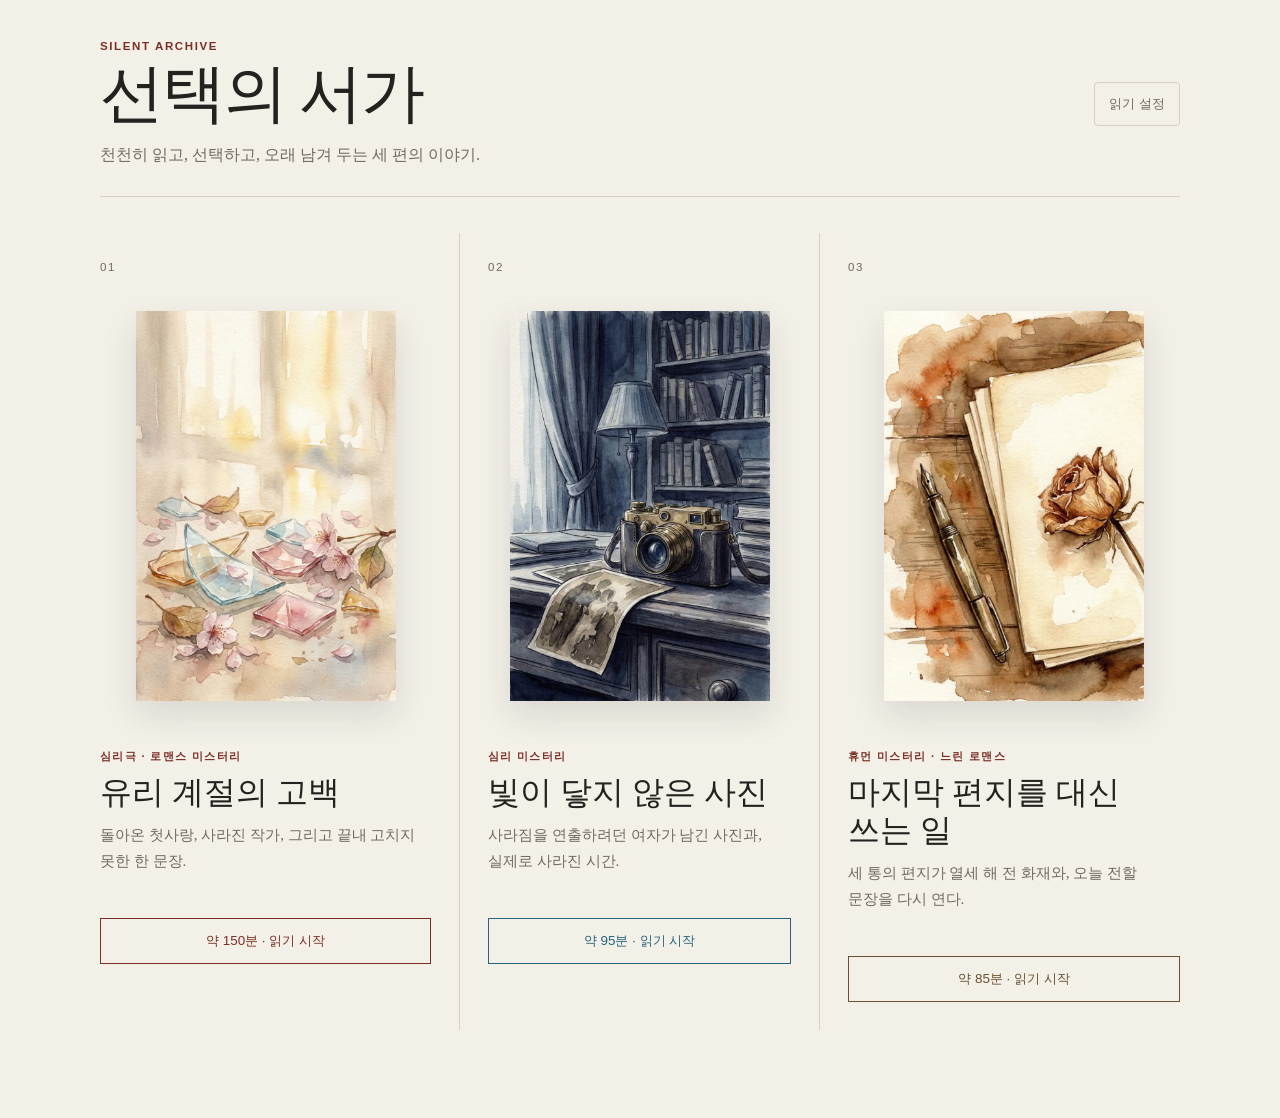
==== index.html @ 55ed098f "Fix cover display and ending archive" ====
<!doctype html>
<html lang="ko">
  <head>
    <meta charset="UTF-8" />
    <!-- 공개 주소는 유지하되 검색 결과에는 노출하지 않는다. robots.txt와 함께 관리한다. -->
    <meta name="robots" content="noindex, nofollow" />
    <meta name="viewport" content="width=device-width, initial-scale=1.0" />
    <meta name="description" content="선택에 따라 서로 다른 이야기를 읽는 텍스트 소설 책장" />
    <meta name="theme-color" content="#f3f0e8" />
    <meta name="mobile-web-app-capable" content="yes" />
    <meta name="apple-mobile-web-app-capable" content="yes" />
    <meta name="apple-mobile-web-app-status-bar-style" content="default" />
    <meta name="apple-mobile-web-app-title" content="선택의 서가" />
    <link rel="manifest" href="./manifest.webmanifest" />
    <link rel="apple-touch-icon" href="./icons/icon-180.png" />
    <link rel="stylesheet" href="./library.css" />
    <link rel="stylesheet" href="./reader-tools.css" />
    <link rel="stylesheet" href="./design-system.css" />
    <title>선택의 서가</title>
  </head>
  <body>
    <main class="library">
      <header class="library-header">
        <div>
          <p class="kicker">SILENT ARCHIVE</p>
          <h1>선택의 서가</h1>
          <p class="library-intro">천천히 읽고, 선택하고, 오래 남겨 두는 세 편의 이야기.</p>
        </div>
        <button id="installButton" class="install-button" type="button" hidden>설치</button>
      </header>

      <section class="shelf" aria-label="작품 목록">
        <!-- public-story:glass-season:start -->
        <a class="book glass-season" href="./stories/glass-season/index.html" data-book="glass-season">
          <p class="book-number">01</p>
          <img class="book-cover" src="./covers/glass-season-cover.webp" alt="" width="400" height="600" decoding="async" />
          <div class="book-copy">
            <p class="book-kicker">심리극 · 로맨스 미스터리</p>
            <h2>유리 계절의 고백</h2>
            <p class="book-summary">돌아온 첫사랑, 사라진 작가, 그리고 끝내 고치지 못한 한 문장.</p>
          </div>
          <span class="progress" data-story="glass-season">읽기 시작</span>
        </a>
        <!-- public-story:glass-season:end -->

        <!-- public-story:lightless-photos:start -->
        <a class="book lightless-photos" href="./stories/lightless-photos/index.html" data-book="lightless-photos">
          <p class="book-number">02</p>
          <img class="book-cover" src="./covers/lightless-photos-cover.webp" alt="" width="400" height="600" loading="lazy" decoding="async" />
          <div class="book-copy">
            <p class="book-kicker">심리 미스터리</p>
            <h2>빛이 닿지 않은 사진</h2>
            <p class="book-summary">사라짐을 연출하려던 여자가 남긴 사진과, 실제로 사라진 시간.</p>
          </div>
          <span class="progress" data-story="lightless-photos">읽기 시작</span>
        </a>
        <!-- public-story:lightless-photos:end -->

        <!-- public-story:last-letters:start -->
        <a class="book last-letters" href="./stories/last-letters/index.html" data-book="last-letters">
          <p class="book-number">03</p>
          <img class="book-cover" src="./covers/last-letters-cover.webp" alt="" width="400" height="600" loading="lazy" decoding="async" />
          <div class="book-copy">
            <p class="book-kicker">휴먼 미스터리 · 느린 로맨스</p>
            <h2>마지막 편지를 대신 쓰는 일</h2>
            <p class="book-summary">세 통의 편지가 열세 해 전 화재와, 오늘 전할 문장을 다시 연다.</p>
          </div>
          <span class="progress" data-story="last-letters">읽기 시작</span>
        </a>
        <!-- public-story:last-letters:end -->
      </section>

      <section id="endingArchive" class="ending-archive" aria-labelledby="endingArchiveTitle" hidden>
        <div class="ending-archive-heading">
          <p class="kicker">ENDING ARCHIVE</p>
          <h2 id="endingArchiveTitle">내가 닿은 결말</h2>
          <p>한 번 도달한 결말은 처음부터 다시 읽어도 이곳에 남습니다.</p>
        </div>
        <div id="endingArchiveList" class="ending-archive-list"></div>
      </section>
    </main>

    <dialog id="storyDialog" class="story-dialog" aria-labelledby="storyDialogTitle">
      <form method="dialog" class="story-dialog-sheet">
        <button class="story-dialog-close" value="close" aria-label="작품 소개 닫기">닫기</button>
        <img id="storyDialogCover" class="story-dialog-cover" src="" alt="" width="400" height="600" />
        <div class="story-dialog-copy">
          <p id="storyDialogGenre" class="book-kicker"></p>
          <h2 id="storyDialogTitle"></h2>
          <p id="storyDialogSummary" class="story-dialog-summary"></p>
          <div class="story-dialog-progress" aria-label="독서 상태">
            <span>현재 기록</span><strong id="storyDialogProgress"></strong>
          </div>
          <a id="storyDialogContinue" class="story-primary-action" href="">읽기 시작</a>
          <button id="storyDialogRestart" class="story-secondary-action" type="button">처음부터 읽기</button>
        </div>
      </form>
    </dialog>

    <dialog id="installDialog" class="install-dialog" aria-labelledby="installDialogTitle">
      <div>
        <p class="kicker">HOME SCREEN</p>
        <h2 id="installDialogTitle">선택의 서가</h2>
        <p>Safari에서는 공유 메뉴에서 '홈 화면에 추가'를 선택하면 독립된 앱처럼 읽을 수 있습니다.</p>
      </div>
      <button id="closeInstallDialog" type="button">닫기</button>
    </dialog>

    <script src="./catalog.js"></script>
    <script src="./reader-tools.js"></script>
    <script src="./library.js"></script>
  </body>
</html>
---- library.css ----
:root {
  color-scheme: light;
  --paper: #f3f0e8;
  --ink: #24211e;
  --muted: #716a61;
  --line: #d5cfc4;
  --focus: #28647c;
}

* { box-sizing: border-box; }

body {
  min-height: 100vh;
  margin: 0;
  color: var(--ink);
  background: var(--paper);
  font-family: Georgia, "Times New Roman", "Noto Serif KR", serif;
}

button { color: inherit; font: inherit; }
button:focus-visible, a:focus-visible { outline: 2px solid var(--focus); outline-offset: 4px; }

.library { width: min(880px, calc(100% - 32px)); margin: 0 auto; padding: 52px 0 64px; }
.library-header { display: flex; align-items: flex-start; justify-content: space-between; gap: 24px; padding-bottom: 30px; border-bottom: 1px solid var(--line); }
.kicker, .book-kicker, .book-number, .progress { font-family: Arial, "Noto Sans KR", sans-serif; }
.kicker { margin: 0 0 8px; color: #7a2f25; font-size: .72rem; font-weight: 700; letter-spacing: .14em; }
h1, h2, p { margin-top: 0; }
h1, h2 { font-weight: 400; }
h1 { margin-bottom: 0; font-size: clamp(2.4rem, 7vw, 4.25rem); line-height: 1.05; word-break: keep-all; }
h2 { margin-bottom: 12px; font-size: clamp(1.55rem, 4vw, 2.35rem); line-height: 1.18; word-break: keep-all; }
.install-button, .install-dialog button { padding: 9px 13px; border: 1px solid var(--line); border-radius: 0; background: transparent; cursor: pointer; }
.install-button:hover, .install-dialog button:hover { border-color: #7a2f25; color: #7a2f25; }

.shelf { display: grid; gap: 0; margin-top: 28px; border-top: 1px solid var(--line); }
.book { display: grid; grid-template-columns: 42px 104px minmax(0, 1fr) auto; gap: 22px; align-items: center; padding: 24px 8px; border-bottom: 1px solid var(--line); color: inherit; text-decoration: none; }
.book:hover { background: rgba(255, 255, 255, .35); }
.book-number { grid-column: 1; grid-row: 1; align-self: start; margin: 3px 0 0; color: var(--muted); font-size: .78rem; }
.book-cover { grid-column: 2; grid-row: 1; display: block; width: 104px; height: auto; aspect-ratio: 2 / 3; border: 1px solid var(--line); object-fit: contain; object-position: center; box-shadow: 0 8px 20px rgba(36, 33, 30, .1); }
.book-copy { grid-column: 3; grid-row: 1; min-width: 0; }
.book-kicker { margin-bottom: 8px; color: var(--muted); font-size: .76rem; letter-spacing: .07em; }
.book-summary { max-width: 540px; margin-bottom: 0; color: var(--muted); font-size: 1rem; line-height: 1.7; word-break: keep-all; }
.progress { grid-column: 4; grid-row: 1; align-self: end; padding-bottom: 3px; border-bottom: 1px solid currentColor; font-size: .84rem; white-space: nowrap; }
.glass-season .progress { color: #7a2f25; }
.lightless-photos .progress { color: #28647c; }
.last-letters .progress { color: #6b4f2e; }

.ending-archive { margin-top: 64px; padding-top: 32px; border-top: 1px solid var(--line); }
.ending-archive[hidden] { display: none; }
.ending-archive-heading > p:last-child { color: var(--muted); line-height: 1.7; }
.ending-archive-list { display: grid; grid-template-columns: repeat(3, minmax(0, 1fr)); gap: 20px; margin-top: 26px; }
.ending-record { padding: 22px; border: 1px solid var(--line); background: rgba(255,255,255,.26); }
.ending-record h3 { margin-bottom: 5px; font-size: 1.2rem; }
.ending-record p, .ending-record li { color: var(--muted); font-family: Arial, "Noto Sans KR", sans-serif; font-size: .8rem; }
.ending-record ul { display: grid; gap: 8px; margin: 18px 0 0; padding: 0; list-style: none; }
.ending-record li { padding-left: 18px; position: relative; }
.ending-record li::before { content: "○"; position: absolute; left: 0; }
.ending-record li.is-reached { color: var(--ink); }
.ending-record li.is-reached::before { content: "●"; color: #7a2f25; }

.install-dialog { width: min(400px, calc(100% - 32px)); padding: 24px; border: 1px solid var(--line); background: var(--paper); color: var(--ink); box-shadow: 0 18px 56px rgba(36, 33, 30, .18); }
.install-dialog::backdrop { background: rgba(36, 33, 30, .42); }
.install-dialog p:not(.kicker) { color: var(--muted); line-height: 1.75; }

@media (max-width: 560px) {
  .library { width: min(100% - 24px, 880px); padding-top: 30px; }
  .book { grid-template-columns: 26px 72px minmax(0, 1fr); gap: 12px; padding: 20px 2px; }
  .book-cover { grid-column: 2; grid-row: 1 / span 2; width: 72px; }
  .book-copy { grid-column: 3; grid-row: 1; }
  .progress { grid-column: 3; grid-row: 2; justify-self: start; margin-top: 4px; }
  .book-summary { font-size: .96rem; }
  .ending-archive-list { grid-template-columns: 1fr; }
}
---- reader-tools.css ----
.reader-settings-button,
.reader-settings-dialog button,
.reader-settings-dialog select {
  min-height: 44px;
  border: 1px solid var(--line);
  border-radius: 0;
  color: inherit;
  background: transparent;
  font: 0.84rem Arial, "Noto Sans KR", sans-serif;
}

.reader-settings-button {
  padding: 9px 12px;
  cursor: pointer;
  white-space: nowrap;
}

.reader-settings-button:hover,
.reader-settings-dialog button:hover {
  border-color: var(--accent, #7a2f25);
  color: var(--accent, #7a2f25);
}

.reader-settings-dialog {
  width: min(460px, calc(100% - 32px));
  padding: 24px;
  border: 1px solid var(--line);
  color: var(--ink);
  background: var(--paper);
  box-shadow: 0 18px 56px rgba(32, 29, 25, 0.24);
}

.reader-settings-dialog::backdrop { background: rgba(20, 18, 16, 0.55); }
.reader-settings-dialog form { display: grid; gap: 18px; }
.reader-settings-heading { display: flex; align-items: flex-start; justify-content: space-between; gap: 20px; }
.reader-settings-heading h2 { margin: 0; font-size: 1.65rem; }
.reader-settings-kicker { margin: 0 0 6px; color: var(--accent, #7a2f25); font: 700 0.7rem Arial, sans-serif; letter-spacing: .14em; }
.reader-settings-close { padding: 8px 12px; cursor: pointer; }
.reader-settings-dialog label { display: grid; grid-template-columns: 1fr minmax(130px, 44%); align-items: center; gap: 16px; font: 0.9rem Arial, "Noto Sans KR", sans-serif; }
.reader-settings-dialog select { width: 100%; padding: 8px 10px; }
.reader-data-actions { display: grid; grid-template-columns: 1fr 1fr; gap: 8px; padding-top: 4px; }
.reader-data-actions button { padding: 8px 10px; cursor: pointer; }
.reader-settings-help,
.reader-settings-status { margin: 0; color: var(--muted); font: 0.82rem/1.65 Arial, "Noto Sans KR", sans-serif; }
.reader-settings-status { min-height: 1.4em; color: var(--accent, #7a2f25); }

.reader-title-lockup { display: grid; grid-template-columns: 72px minmax(0, 1fr); gap: 16px; align-items: start; min-width: 0; }
.reader-cover { display: block; width: 72px; aspect-ratio: 2 / 3; border: 1px solid var(--line); object-fit: cover; box-shadow: 0 7px 18px rgba(32, 29, 25, .12); }
.reader-title-lockup h1 { max-width: none; }

html[data-reader-font="small"] .prose { font-size: 1rem; }
html[data-reader-font="large"] .prose { font-size: clamp(1.18rem, 3.2vw, 1.38rem); }
html[data-reader-leading="compact"] .prose { line-height: 1.72; }
html[data-reader-leading="roomy"] .prose { line-height: 2.3; }
.ending-context { padding: 12px 14px; border-left: 2px solid var(--accent); color: var(--muted); font-family: Arial, "Noto Sans KR", sans-serif; font-size: .88rem; line-height: 1.7; }

html[data-reader-theme="dark"] {
  color-scheme: dark;
  --paper: #1f1d1a;
  --ink: #eee9df;
  --muted: #b9b1a5;
  --line: #514b43;
  --accent-soft: #3a2c28;
}
html[data-reader-theme="dark"] .choice { background: rgba(255, 255, 255, .04); }
html[data-reader-theme="dark"] .prose .conditional-text { color: var(--muted); }

@media (prefers-color-scheme: dark) {
  html[data-reader-theme="system"] {
    color-scheme: dark;
    --paper: #1f1d1a;
    --ink: #eee9df;
    --muted: #b9b1a5;
    --line: #514b43;
    --accent-soft: #3a2c28;
  }
  html[data-reader-theme="system"] .choice { background: rgba(255, 255, 255, .04); }
  html[data-reader-theme="system"] .prose .conditional-text { color: var(--muted); }
}

.library-link,
.icon-button { min-width: 44px; width: 44px; height: 44px; }
.library-link:focus-visible,
.reader-settings-button:focus-visible,
.reader-settings-dialog button:focus-visible,
.reader-settings-dialog select:focus-visible {
  outline: 2px solid var(--focus);
  outline-offset: 3px;
}

@media (max-width: 560px) {
  .reader .header-actions { align-self: stretch; flex-wrap: wrap; margin-top: 0; }
  .reader-title-lockup { grid-template-columns: 64px minmax(0, 1fr); gap: 13px; }
  .reader-cover { width: 64px; }
  .reader-data-actions { grid-template-columns: 1fr; }
  .reader-settings-dialog label { grid-template-columns: 1fr; gap: 7px; }
}
---- design-system.css ----
:root {
  --surface: #f3f0e8;
  --surface-raised: #faf8f2;
  --surface-quiet: #ebe8e0;
  --ink: #24211e;
  --muted: #716a61;
  --line: #d5cfc4;
  --accent: #7a2f25;
  --accent-soft: #efe1d7;
  --focus: #28647c;
  --utility-font: Arial, "Noto Sans KR", sans-serif;
  --reading-font: Georgia, "Times New Roman", "Noto Serif KR", serif;
  color-scheme: light;
}

html { background: var(--surface); }
body { color: var(--ink); background: var(--surface); font-family: var(--reading-font); }
button, select, input { font-family: var(--utility-font); }
button, a { -webkit-tap-highlight-color: transparent; }
button:focus-visible, a:focus-visible, select:focus-visible {
  outline: 2px solid var(--focus);
  outline-offset: 3px;
}

/* Library */
.library {
  width: min(1080px, calc(100% - 40px));
  padding: 40px 0 88px;
}
.library-header {
  align-items: center;
  padding: 0 0 28px;
  border-color: var(--line);
}
.library-header h1 {
  font-size: clamp(2.25rem, 6vw, 4rem);
  letter-spacing: -.035em;
}
.library-intro {
  max-width: 530px;
  margin: 14px 0 0;
  color: var(--muted);
  font-size: 1rem;
  line-height: 1.7;
}
.install-button,
.reader-settings-button {
  min-height: 44px;
  padding: 0 14px;
  border: 1px solid var(--line);
  border-radius: 4px;
  color: var(--muted);
  background: transparent;
  cursor: pointer;
}
.shelf {
  grid-template-columns: repeat(3, minmax(0, 1fr));
  gap: 0;
  margin-top: 36px;
  border: 0;
}
.book {
  display: flex;
  flex-direction: column;
  align-items: stretch;
  min-width: 0;
  padding: 28px;
  border: 0;
  border-right: 1px solid var(--line);
}
.book:first-child { padding-left: 0; }
.book:last-child { padding-right: 0; border-right: 0; }
.book:hover { background: transparent; }
.book-number { order: 0; margin: 0 0 16px; font-size: .72rem; letter-spacing: .14em; }
.book-cover {
  order: 1;
  height: auto;
  width: min(100%, 260px);
  margin: 0 auto 26px;
  border: 0;
  object-fit: contain;
  object-position: center;
  box-shadow: 0 14px 32px rgba(36, 33, 30, .12);
  transition: transform 180ms ease, box-shadow 180ms ease;
}
.book:hover .book-cover { transform: translateY(-3px); box-shadow: 0 18px 38px rgba(36, 33, 30, .16); }
.book-copy { order: 2; }
.book-kicker { margin: 0 0 10px; color: var(--accent); font-size: .7rem; font-weight: 700; letter-spacing: .12em; }
.book h2 { margin-bottom: 10px; font-size: clamp(1.45rem, 2.6vw, 2rem); }
.book-summary { min-height: 3.4em; font-size: .95rem; line-height: 1.7; }
.progress {
  order: 3;
  align-self: stretch;
  margin-top: 22px;
  padding: 13px 14px;
  border: 1px solid currentColor;
  text-align: center;
}

/* Story introduction */
.story-dialog {
  width: min(720px, calc(100% - 32px));
  max-height: min(900px, calc(100dvh - 32px));
  padding: 0;
  border: 1px solid var(--line);
  border-radius: 8px;
  color: var(--ink);
  background: var(--surface);
  box-shadow: 0 24px 64px rgba(36, 33, 30, .24);
}
.story-dialog::backdrop { background: rgba(31, 29, 26, .62); }
.story-dialog-sheet {
  position: relative;
  display: grid;
  grid-template-columns: minmax(200px, 42%) minmax(0, 1fr);
  gap: 36px;
  padding: 44px;
}
.story-dialog-close {
  position: absolute;
  top: 12px;
  right: 12px;
  min-width: 44px;
  min-height: 44px;
  border: 0;
  color: var(--muted);
  background: transparent;
  cursor: pointer;
}
.story-dialog-cover {
  display: block;
  width: 100%;
  height: auto;
  aspect-ratio: 2 / 3;
  align-self: center;
  object-fit: contain;
  object-position: center;
  box-shadow: 0 14px 32px rgba(36, 33, 30, .14);
}
.story-dialog-copy { align-self: center; }
.story-dialog-copy h2 { margin-bottom: 16px; font-size: clamp(2rem, 4vw, 3rem); line-height: 1.25; }
.story-dialog-summary { margin-bottom: 28px; color: var(--muted); font-size: 1.05rem; line-height: 1.9; word-break: keep-all; }
.story-dialog-progress {
  display: flex;
  justify-content: space-between;
  gap: 20px;
  margin-bottom: 20px;
  padding: 16px 0;
  border-top: 1px solid var(--line);
  border-bottom: 1px solid var(--line);
  font: .85rem/1.5 var(--utility-font);
}
.story-dialog-progress span { color: var(--muted); }
.story-primary-action,
.story-secondary-action {
  display: flex;
  width: 100%;
  min-height: 48px;
  align-items: center;
  justify-content: center;
  border: 1px solid var(--accent);
  border-radius: 4px;
  font: 700 .88rem var(--utility-font);
  text-decoration: none;
}
.story-primary-action { color: #fff; background: var(--accent); }
.story-secondary-action { margin-top: 10px; color: var(--ink); background: transparent; cursor: pointer; }

/* Reader shell */
.reader {
  width: min(640px, calc(100% - 40px));
  padding: 0 0 88px;
}
.reader-header {
  position: sticky;
  top: 0;
  z-index: 20;
  display: grid;
  grid-template-columns: 70px minmax(0, 1fr) auto;
  gap: 12px;
  align-items: center;
  min-height: 72px;
  padding: 10px 0;
  border-bottom: 1px solid var(--line);
  background: color-mix(in srgb, var(--paper) 94%, transparent);
  backdrop-filter: blur(10px);
}
.reader-title-lockup {
  display: block;
  min-width: 0;
  text-align: center;
}
.reader-cover, .reader-title-lockup .kicker { display: none; }
.reader-title-lockup h1 {
  overflow: hidden;
  margin: 0;
  font-size: clamp(1.2rem, 4vw, 1.55rem);
  line-height: 1.35;
  text-overflow: ellipsis;
  white-space: nowrap;
}
.library-link {
  display: flex;
  width: auto;
  min-width: 44px;
  height: 44px;
  align-items: center;
  justify-content: flex-start;
  border: 0;
  color: var(--muted);
  font: 700 .78rem var(--utility-font);
  text-decoration: none;
}
.header-actions { gap: 6px; align-items: center; }
.reader-header .header-actions > button {
  min-width: 0;
  min-height: 44px;
  padding: 0 10px;
  border: 0;
  color: var(--muted);
  background: transparent;
  font: 700 .75rem var(--utility-font);
}
.chapter-meta {
  margin: 34px 0 18px;
  padding-bottom: 12px;
  border-bottom: 1px solid var(--line);
  color: var(--muted);
  font-size: .75rem;
  letter-spacing: .04em;
}
.tabs {
  position: sticky;
  top: 72px;
  z-index: 15;
  margin: 0 0 40px;
  border: 0;
  border-bottom: 1px solid var(--line);
  background: var(--paper);
}
.tab {
  min-height: 48px;
  padding: 0 8px;
  border: 0;
  border-bottom: 2px solid transparent;
  background: transparent;
}
.tab:hover, .tab.is-active, .tab:focus-visible {
  border-bottom-color: var(--accent);
  color: var(--accent);
  background: transparent;
}
.page { min-height: 48vh; }
.page h2 { font-size: clamp(1.7rem, 6vw, 2.5rem); line-height: 1.35; }
.prose {
  margin-top: 30px;
  font-size: clamp(1.08rem, 2.9vw, 1.2rem);
  line-height: 2;
  letter-spacing: -.005em;
}
.prose p { margin-bottom: 1.5em; }
.choices {
  gap: 12px;
  margin-top: 48px;
  padding-top: 28px;
  border-top: 1px solid var(--line);
}
.choices::before {
  content: "다음 문장을 선택하세요";
  margin-bottom: 2px;
  color: var(--muted);
  font: 700 .7rem var(--utility-font);
  letter-spacing: .08em;
  text-align: center;
}
.choice {
  min-height: 58px;
  padding: 16px 18px;
  border: 1px solid var(--line);
  border-radius: 6px;
  color: var(--ink);
  background: var(--surface-raised);
  transition: border-color 150ms ease, background 150ms ease, transform 150ms ease;
}
.choice:hover, .choice:focus-visible { border-color: var(--accent); background: var(--accent-soft); }
.choice:active { transform: scale(.99); }
.ending-label {
  display: block;
  margin: 10px 0 28px;
  color: var(--accent);
  font-size: .8rem;
  letter-spacing: .16em;
  text-align: center;
}
.ending-art {
  display: block;
  width: 100%;
  max-width: 512px;
  height: auto;
  margin: 4px auto 46px;
  border: 1px solid var(--line);
  object-fit: cover;
  mix-blend-mode: multiply;
}
.ending-context {
  margin-bottom: 28px;
  padding: 18px;
  border: 1px solid var(--line);
  border-left: 3px solid var(--accent);
  background: var(--surface-raised);
}

/* Relationships and memory */
.panel { min-height: 58vh; }
.panel-heading { padding-bottom: 24px; }
.panel-heading h2 { font-size: clamp(1.8rem, 5vw, 2.35rem); }
.panel-heading p { color: var(--muted); }
.relationship-list, .memory-list { gap: 0; }
.relationship-card, .memory-section {
  padding: 24px 0;
  border-bottom: 1px solid var(--line);
}
.relationship-card-heading h3 { font-size: 1.5rem; }
.relationship-card-heading { display: flex; align-items: center; gap: 18px; }
.relationship-portrait {
  width: 72px;
  height: 72px;
  flex: 0 0 72px;
  border: 1px solid var(--line);
  border-radius: 50%;
  object-fit: cover;
  background: var(--surface-raised);
  box-shadow: 0 7px 20px rgba(32, 29, 25, .1);
}
.empty-state {
  display: grid;
  min-height: 44vh;
  place-items: center;
  padding: 40px;
  color: var(--muted);
  font-family: var(--reading-font);
  font-size: 1.25rem;
  line-height: 1.8;
  text-align: center;
}

/* Settings bottom sheet */
.reader-settings-dialog {
  width: min(640px, 100%);
  max-width: none;
  margin: auto auto 0;
  padding: 28px clamp(20px, 5vw, 36px) calc(28px + env(safe-area-inset-bottom));
  border: 1px solid var(--line);
  border-bottom: 0;
  border-radius: 24px 24px 0 0;
  color: var(--ink);
  background: var(--surface-raised);
  box-shadow: 0 -18px 56px rgba(32, 29, 25, .22);
}
.reader-settings-dialog::backdrop { background: rgba(31, 29, 26, .55); backdrop-filter: blur(3px); }
.reader-settings-dialog form { gap: 22px; }
.reader-settings-heading { align-items: center; }
.reader-settings-heading h2 { font-family: var(--reading-font); font-size: 2rem; font-weight: 400; }
.reader-settings-close { border: 0 !important; }
.reader-settings-dialog label { grid-template-columns: 118px minmax(0, 1fr); font-weight: 700; }
.reader-settings-dialog select { border-radius: 4px; background: var(--surface); }
.reader-data-actions { padding-top: 18px; border-top: 1px solid var(--line); }
.reader-data-actions button { min-height: 48px; border-radius: 4px; background: var(--surface); }
.reader-settings-status:not(:empty) { padding: 12px; border: 1px solid var(--line); background: var(--surface); }

html[data-reader-theme="dark"] {
  --surface: #1f1d1a;
  --surface-raised: #292621;
  --surface-quiet: #31302b;
}
html[data-reader-theme="dark"] .reader-header,
html[data-reader-theme="dark"] .tabs { background: #1f1d1a; }
html[data-reader-theme="dark"] .choice,
html[data-reader-theme="dark"] .ending-context { background: #292621; }
html[data-reader-theme="dark"] .ending-art { opacity: .82; mix-blend-mode: normal; }

@media (prefers-reduced-motion: reduce) {
  *, *::before, *::after { scroll-behavior: auto !important; transition-duration: .01ms !important; }
}

@media (max-width: 760px) {
  .library { width: min(100% - 36px, 520px); padding-top: 28px; }
  .library-header { align-items: flex-start; }
  .library-header h1 { font-size: 2.15rem; }
  .library-intro { font-size: .92rem; }
  .shelf { display: block; margin-top: 12px; }
  .book, .book:first-child, .book:last-child {
    display: grid;
    grid-template-columns: minmax(108px, 38%) minmax(0, 1fr);
    gap: 20px;
    padding: 36px 0;
    border-right: 0;
    border-bottom: 1px solid var(--line);
  }
  .book-number { display: none; }
  .book-cover { grid-column: 1; grid-row: 1 / span 2; width: 100%; margin: 0; }
  .book-copy { grid-column: 2; grid-row: 1; align-self: center; }
  .book h2 { font-size: 1.45rem; }
  .book-summary { min-height: 0; font-size: .9rem; }
  .progress { grid-column: 2; grid-row: 2; align-self: end; margin: 0; padding: 11px; }
  .story-dialog { width: 100%; max-height: 100dvh; margin: auto auto 0; border-radius: 22px 22px 0 0; }
  .story-dialog-sheet { display: block; padding: 50px 24px 28px; }
  .story-dialog-cover { width: min(54vw, 220px); margin: 0 auto 28px; }
  .story-dialog-copy { text-align: center; }
  .story-dialog-summary { font-size: 1rem; }
  .reader { width: min(100% - 36px, 640px); }
  .reader-header { grid-template-columns: 48px minmax(0, 1fr) auto; }
  .reader-header .header-actions > button { padding: 0 7px; font-size: .7rem; }
  .reader-settings-button { font-size: .7rem; }
  .chapter-meta { margin-top: 26px; }
  .tabs { margin-bottom: 32px; }
  .reader-settings-dialog label { grid-template-columns: 1fr; }
}

@media (max-width: 430px) {
  .library { width: calc(100% - 32px); }
  .library-header { padding-bottom: 22px; }
  .library-intro { display: none; }
  .book, .book:first-child, .book:last-child { grid-template-columns: 112px minmax(0, 1fr); gap: 16px; }
  .book-kicker { font-size: .62rem; }
  .book h2 { font-size: 1.3rem; }
  .book-summary { display: -webkit-box; overflow: hidden; -webkit-box-orient: vertical; -webkit-line-clamp: 3; }
  .reader { width: calc(100% - 28px); }
  .reader-header { grid-template-columns: 38px minmax(0, 1fr) auto; gap: 4px; }
  .reader-title-lockup h1 { font-size: 1.08rem; }
  .header-actions { gap: 0; }
  .reader-header .header-actions > button { min-height: 40px; padding: 0 5px; }
  .reader-settings-button { min-height: 40px; padding: 0 5px; }
  .page h2 { font-size: 1.75rem; }
  .prose { font-size: 1.08rem; line-height: 2; }
}
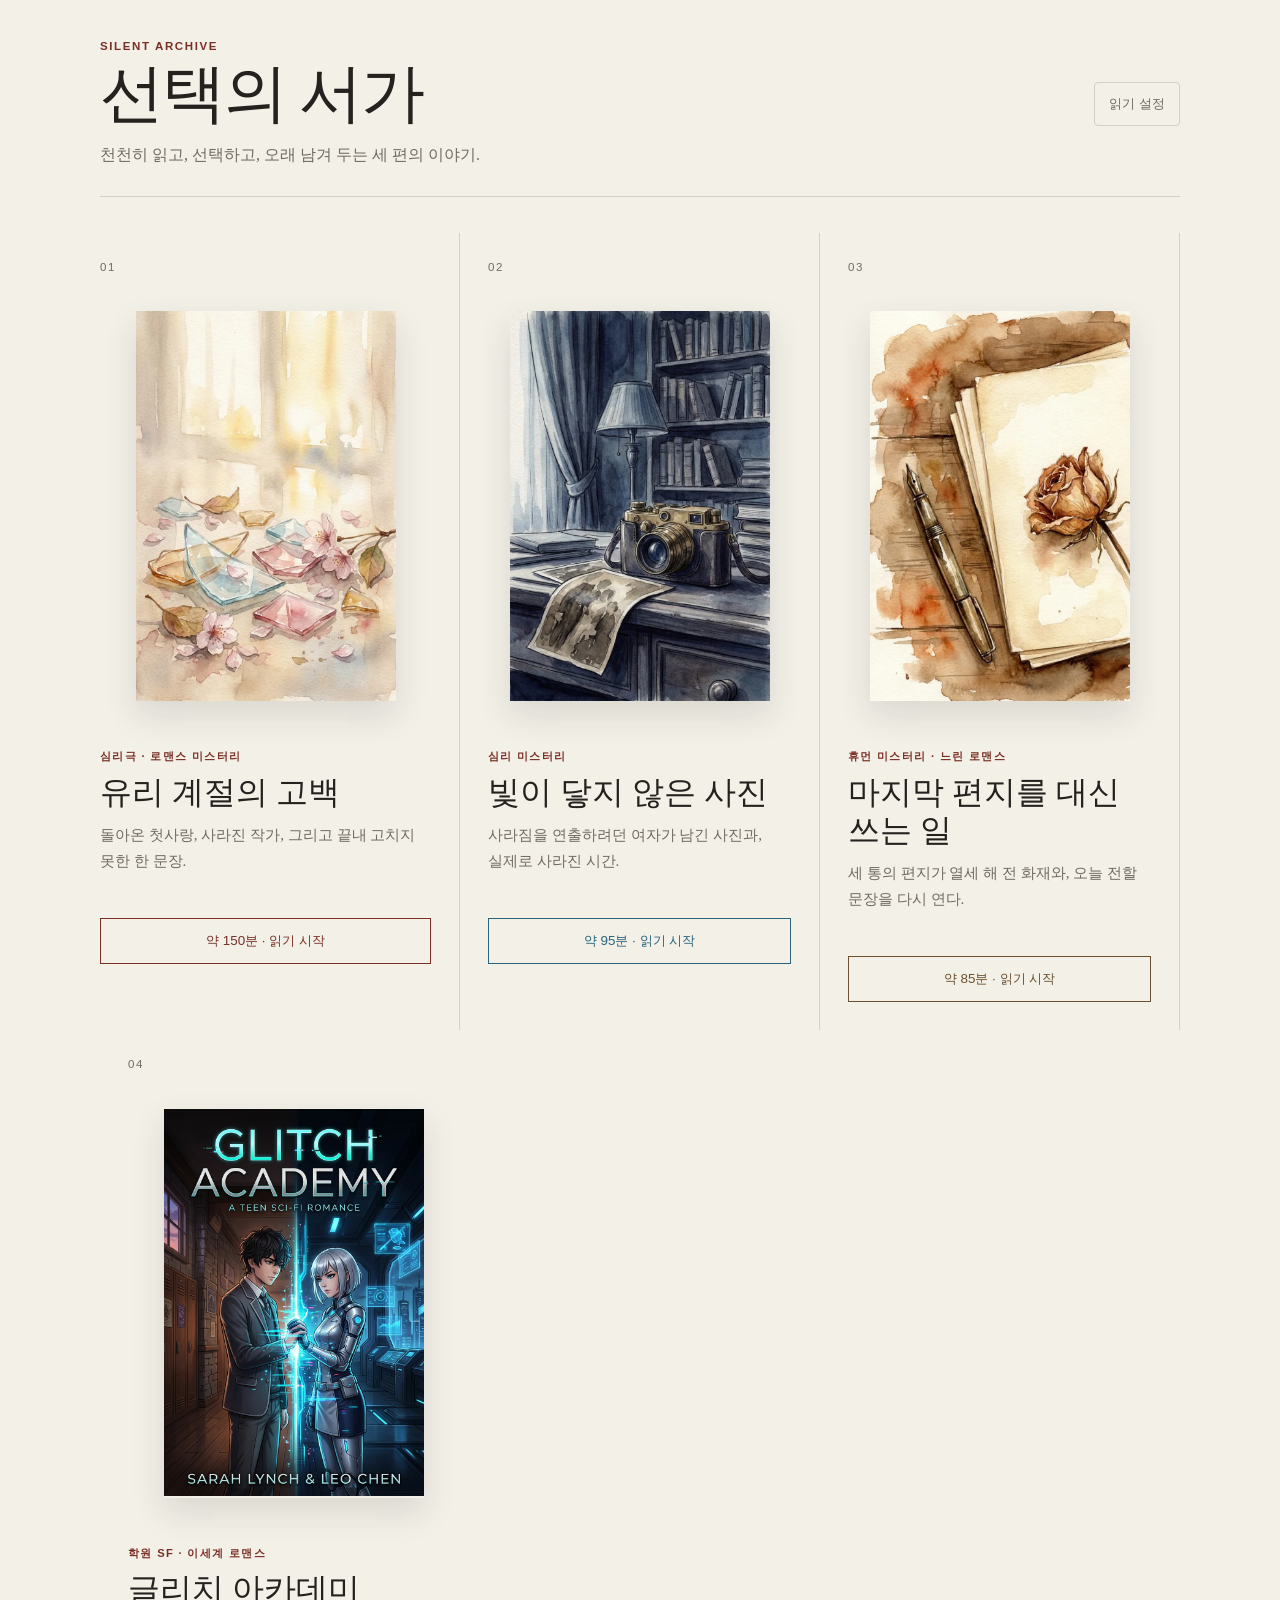
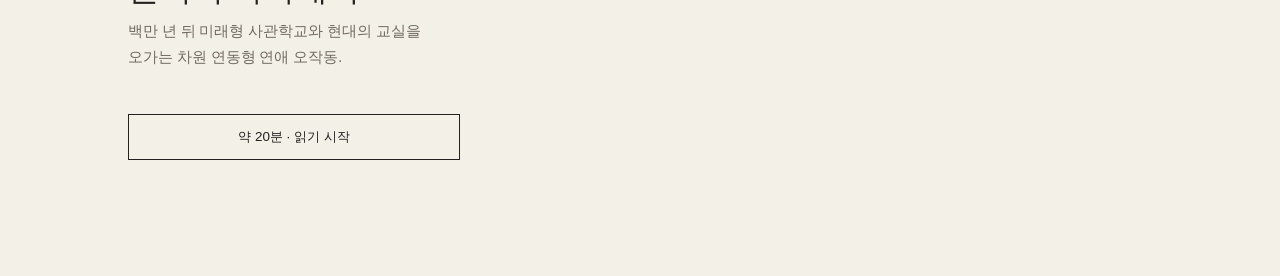
==== commit 0da446a5: "feat: Add cover, ending art, and main index.html/library.js integration for Glitch Academy" ====
--- a/index.html
+++ b/index.html
@@ -68,6 +68,19 @@
           <span class="progress" data-story="last-letters">읽기 시작</span>
         </a>
         <!-- public-story:last-letters:end -->
+
+        <!-- public-story:glitch-academy:start -->
+        <a class="book glitch-academy" href="./stories/glitch-academy/index.html" data-book="glitch-academy">
+          <p class="book-number">04</p>
+          <img class="book-cover" src="./covers/glitch-academy-cover.webp" alt="" width="400" height="600" loading="lazy" decoding="async" />
+          <div class="book-copy">
+            <p class="book-kicker">학원 SF · 이세계 로맨스</p>
+            <h2>글리치 아카데미</h2>
+            <p class="book-summary">백만 년 뒤 미래형 사관학교와 현대의 교실을 오가는 차원 연동형 연애 오작동.</p>
+          </div>
+          <span class="progress" data-story="glitch-academy">읽기 시작</span>
+        </a>
+        <!-- public-story:glitch-academy:end -->
       </section>
 
       <section id="endingArchive" class="ending-archive" aria-labelledby="endingArchiveTitle" hidden>
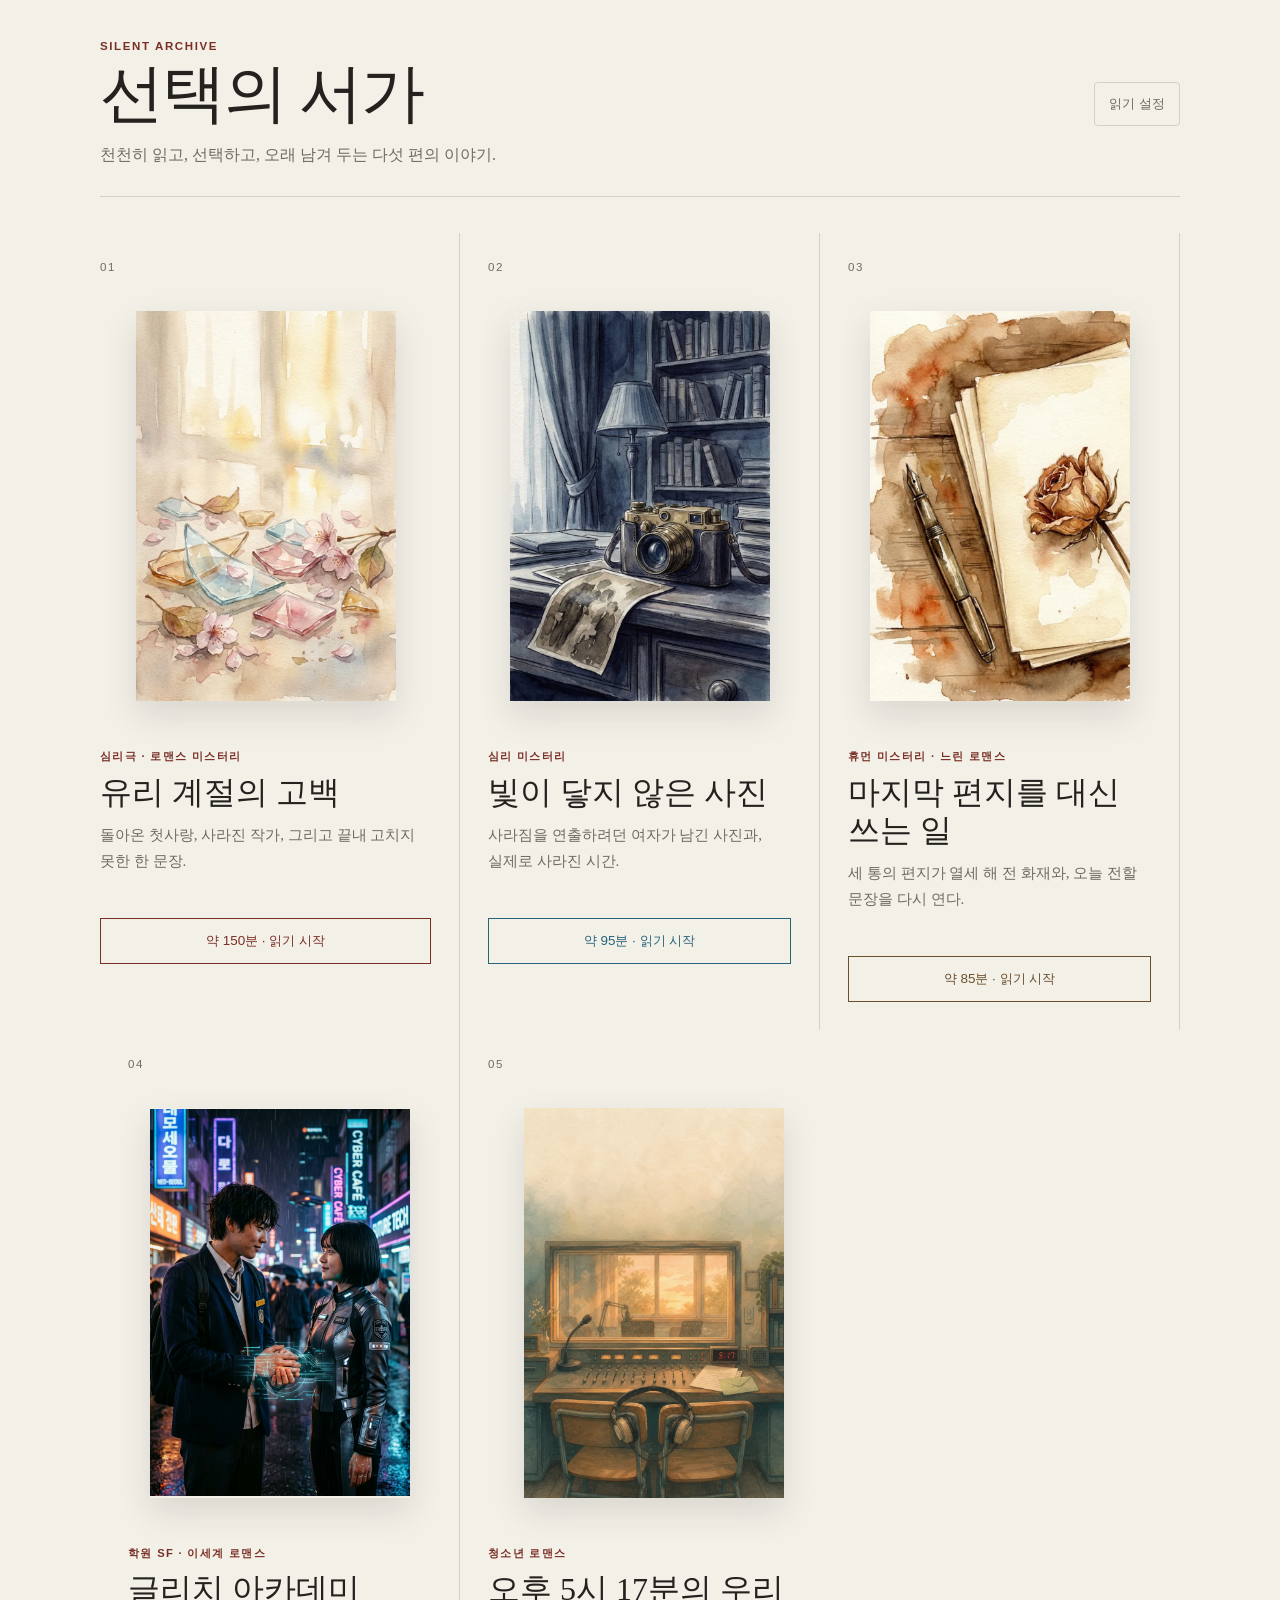
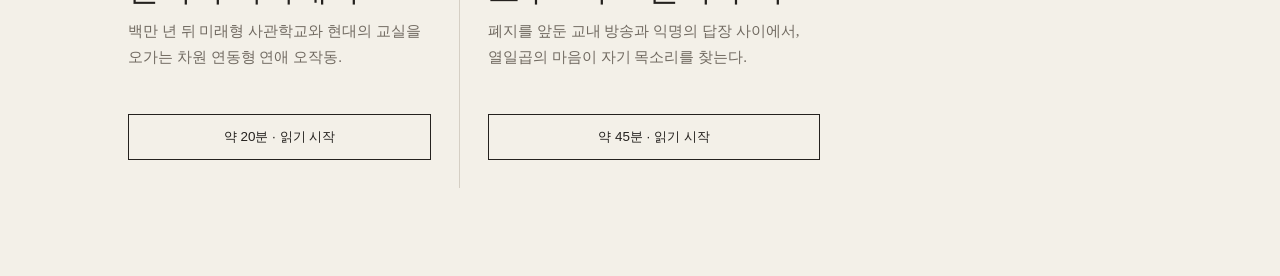
==== commit 4630271d: "Publish Five Seventeen" ====
--- a/index.html
+++ b/index.html
@@ -24,7 +24,7 @@
         <div>
           <p class="kicker">SILENT ARCHIVE</p>
           <h1>선택의 서가</h1>
-          <p class="library-intro">천천히 읽고, 선택하고, 오래 남겨 두는 세 편의 이야기.</p>
+          <p class="library-intro">천천히 읽고, 선택하고, 오래 남겨 두는 다섯 편의 이야기.</p>
         </div>
         <button id="installButton" class="install-button" type="button" hidden>설치</button>
       </header>
@@ -81,6 +81,19 @@
           <span class="progress" data-story="glitch-academy">읽기 시작</span>
         </a>
         <!-- public-story:glitch-academy:end -->
+
+        <!-- public-story:five-seventeen:start -->
+        <a class="book five-seventeen" href="./stories/five-seventeen/index.html" data-book="five-seventeen">
+          <p class="book-number">05</p>
+          <img class="book-cover" src="./covers/five-seventeen-cover.webp" alt="" width="400" height="600" loading="lazy" decoding="async" />
+          <div class="book-copy">
+            <p class="book-kicker">청소년 로맨스</p>
+            <h2>오후 5시 17분의 우리</h2>
+            <p class="book-summary">폐지를 앞둔 교내 방송과 익명의 답장 사이에서, 열일곱의 마음이 자기 목소리를 찾는다.</p>
+          </div>
+          <span class="progress" data-story="five-seventeen">읽기 시작</span>
+        </a>
+        <!-- public-story:five-seventeen:end -->
       </section>
 
       <section id="endingArchive" class="ending-archive" aria-labelledby="endingArchiveTitle" hidden>
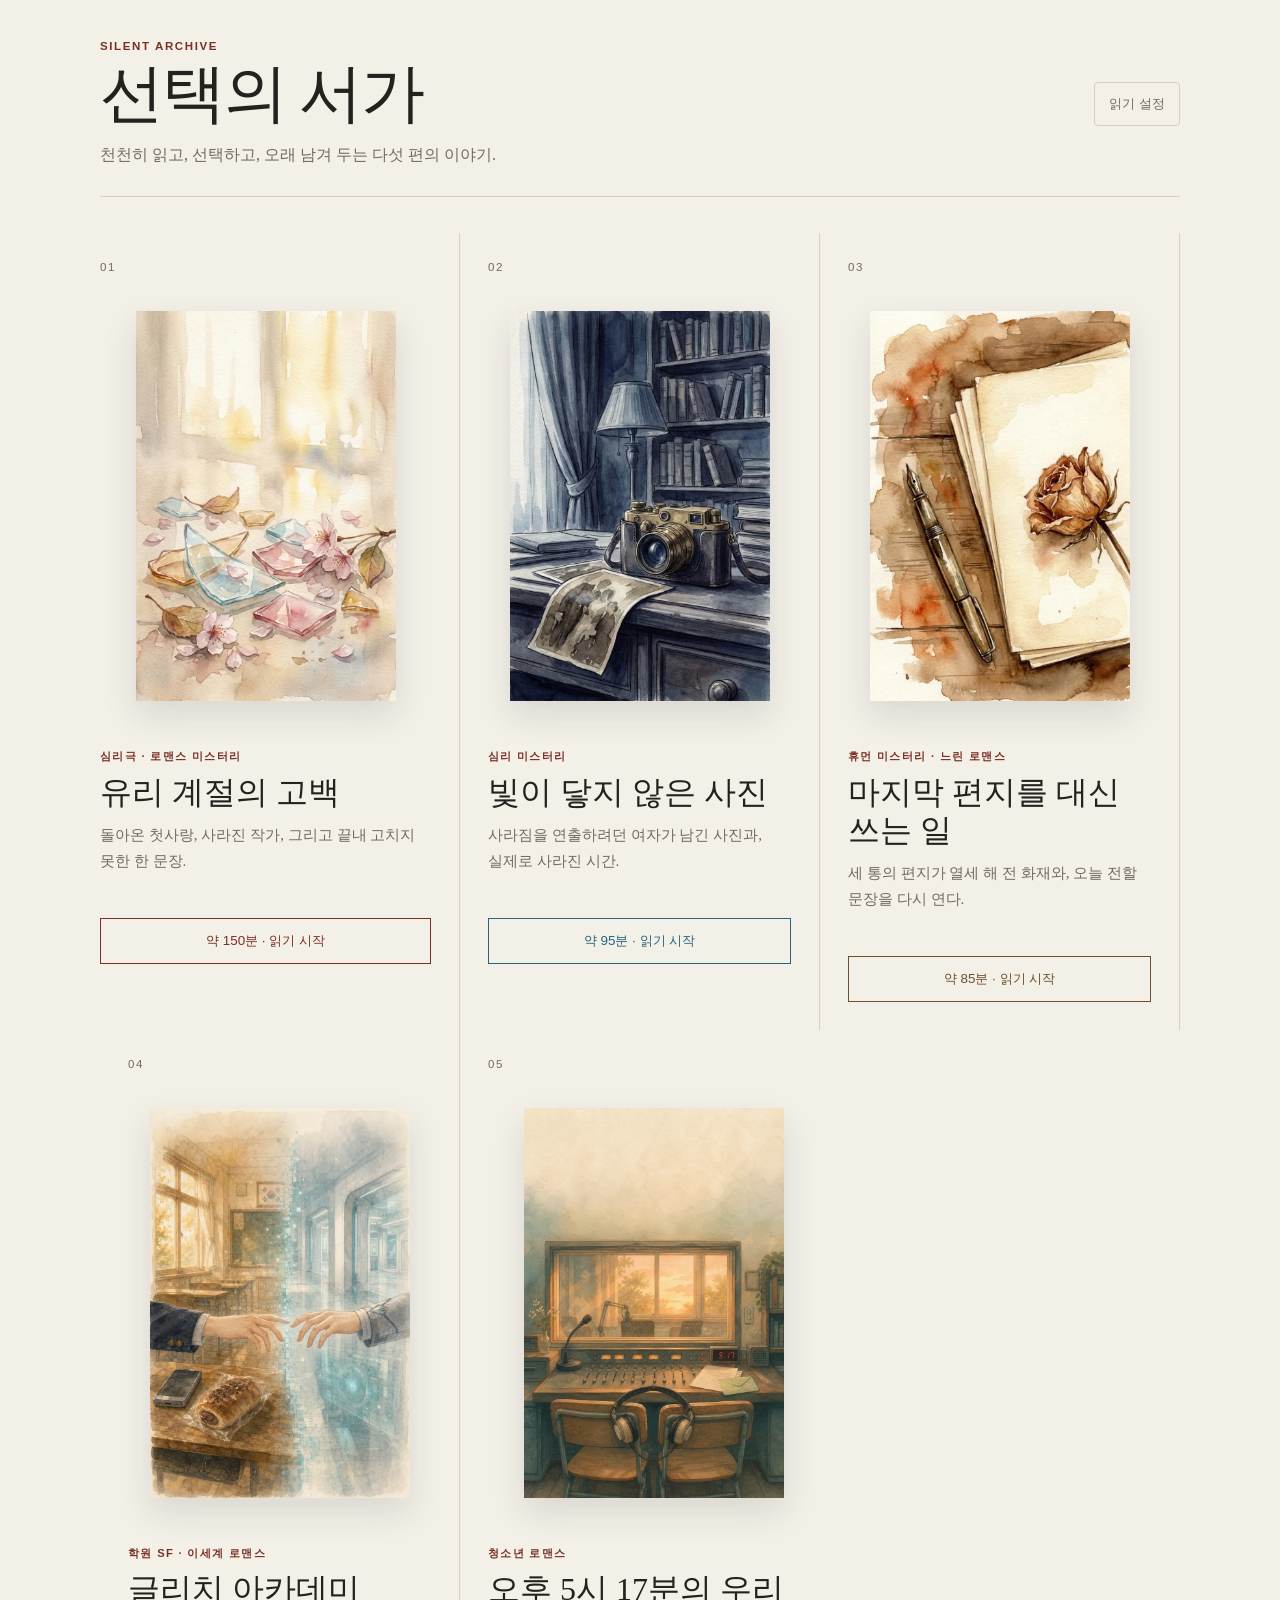
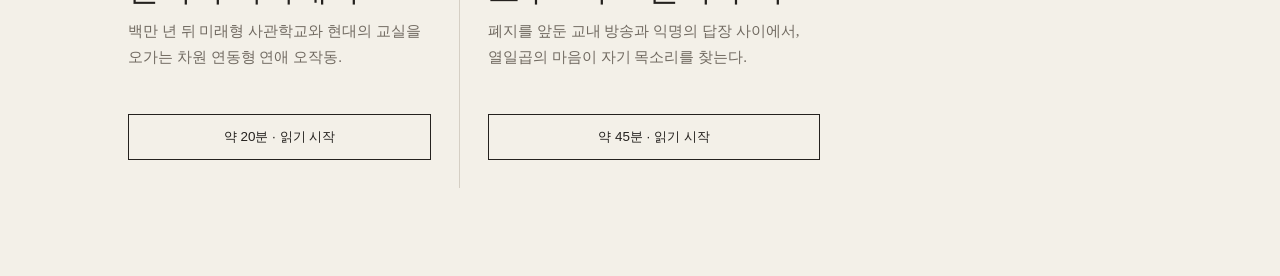
==== commit 1c60be4f: "Add animated library splash screen" ====
--- a/index.html
+++ b/index.html
@@ -17,8 +17,29 @@
     <link rel="stylesheet" href="./reader-tools.css" />
     <link rel="stylesheet" href="./design-system.css" />
     <title>선택의 서가</title>
+    <script>
+      try {
+        const splashKey = "novels-library-splash-seen";
+        if (sessionStorage.getItem(splashKey)) document.documentElement.classList.add("splash-seen");
+        else sessionStorage.setItem(splashKey, "true");
+      } catch {}
+    </script>
   </head>
   <body>
+    <div id="appSplash" class="app-splash" aria-hidden="true">
+      <div class="app-splash-lockup">
+        <svg class="app-splash-mark" viewBox="0 0 120 96" role="presentation" focusable="false">
+          <path class="app-splash-back" d="M25 24H17c-4.4 0-8 3.6-8 8v45c0 4.4 3.6 8 8 8h30c4 0 8.1 1.5 13 4.5C64.9 86.5 69 85 73 85h30c4.4 0 8-3.6 8-8V32c0-4.4-3.6-8-8-8h-8" />
+          <path class="app-splash-page app-splash-page-left" d="M60 87c-8-7.3-17.7-11-29-11H20V15h14c11.1 0 19.8 4.8 26 14.5V87Z" />
+          <path class="app-splash-page app-splash-page-right" d="M60 87c8-7.3 17.7-11 29-11h11V15H86c-11.1 0-19.8 4.8-26 14.5V87Z" />
+        </svg>
+        <div class="app-splash-copy">
+          <p>선택의 서가</p>
+          <span>SILENT ARCHIVE</span>
+        </div>
+      </div>
+    </div>
+
     <main class="library">
       <header class="library-header">
         <div>
--- a/library.css
+++ b/library.css
@@ -19,6 +19,110 @@
 
 button { color: inherit; font: inherit; }
 button:focus-visible, a:focus-visible { outline: 2px solid var(--focus); outline-offset: 4px; }
+
+.app-splash {
+  position: fixed;
+  z-index: 1000;
+  inset: 0;
+  display: grid;
+  place-items: center;
+  overflow: hidden;
+  background: var(--paper);
+  animation: splash-leave 320ms cubic-bezier(.4, 0, .2, 1) 1050ms forwards;
+}
+
+.app-splash-lockup {
+  display: grid;
+  justify-items: center;
+  gap: 24px;
+  transform: translateY(-1.5vh);
+}
+
+.app-splash-mark {
+  width: clamp(112px, 31vw, 152px);
+  overflow: visible;
+  fill: none;
+  stroke: #873326;
+  stroke-linecap: round;
+  stroke-linejoin: round;
+  stroke-width: 6;
+  filter: drop-shadow(0 10px 16px rgba(67, 37, 30, .08));
+  animation: splash-mark-arrive 350ms cubic-bezier(.2, .75, .25, 1) both;
+}
+
+.app-splash-back {
+  opacity: 0;
+  animation: splash-line-arrive 280ms ease-out 120ms forwards;
+}
+
+.app-splash-page {
+  transform-box: fill-box;
+  animation-duration: 520ms;
+  animation-delay: 220ms;
+  animation-timing-function: cubic-bezier(.2, .8, .25, 1);
+  animation-fill-mode: both;
+}
+
+.app-splash-page-left {
+  transform-origin: right bottom;
+  animation-name: splash-open-left;
+}
+
+.app-splash-page-right {
+  transform-origin: left bottom;
+  animation-name: splash-open-right;
+}
+
+.app-splash-copy {
+  opacity: 0;
+  text-align: center;
+  transform: translateY(6px);
+  animation: splash-copy-arrive 360ms ease-out 650ms forwards;
+}
+
+.app-splash-copy p {
+  margin-bottom: 8px;
+  font-size: clamp(1.55rem, 6vw, 2rem);
+  letter-spacing: -.02em;
+}
+
+.app-splash-copy span {
+  color: #7a2f25;
+  font-family: Arial, "Noto Sans KR", sans-serif;
+  font-size: .62rem;
+  font-weight: 700;
+  letter-spacing: .18em;
+}
+
+.splash-seen .app-splash { display: none; }
+
+@keyframes splash-mark-arrive {
+  from { opacity: 0; transform: scale(.96); }
+  to { opacity: 1; transform: scale(1); }
+}
+
+@keyframes splash-line-arrive {
+  from { opacity: 0; }
+  to { opacity: 1; }
+}
+
+@keyframes splash-open-left {
+  from { opacity: .25; transform: scaleX(.78) rotate(4deg); }
+  to { opacity: 1; transform: scaleX(1) rotate(0); }
+}
+
+@keyframes splash-open-right {
+  from { opacity: .25; transform: scaleX(.78) rotate(-4deg); }
+  to { opacity: 1; transform: scaleX(1) rotate(0); }
+}
+
+@keyframes splash-copy-arrive {
+  to { opacity: 1; transform: translateY(0); }
+}
+
+@keyframes splash-leave {
+  to { opacity: 0; visibility: hidden; pointer-events: none; }
+}
 
 .library { width: min(880px, calc(100% - 32px)); margin: 0 auto; padding: 52px 0 64px; }
 .library-header { display: flex; align-items: flex-start; justify-content: space-between; gap: 24px; padding-bottom: 30px; border-bottom: 1px solid var(--line); }
@@ -70,3 +174,18 @@
   .book-summary { font-size: .96rem; }
   .ending-archive-list { grid-template-columns: 1fr; }
 }
+
+@media (prefers-reduced-motion: reduce) {
+  .app-splash {
+    animation: splash-leave 160ms ease-out 120ms forwards;
+  }
+
+  .app-splash-mark,
+  .app-splash-back,
+  .app-splash-page,
+  .app-splash-copy {
+    animation: none;
+    opacity: 1;
+    transform: none;
+  }
+}
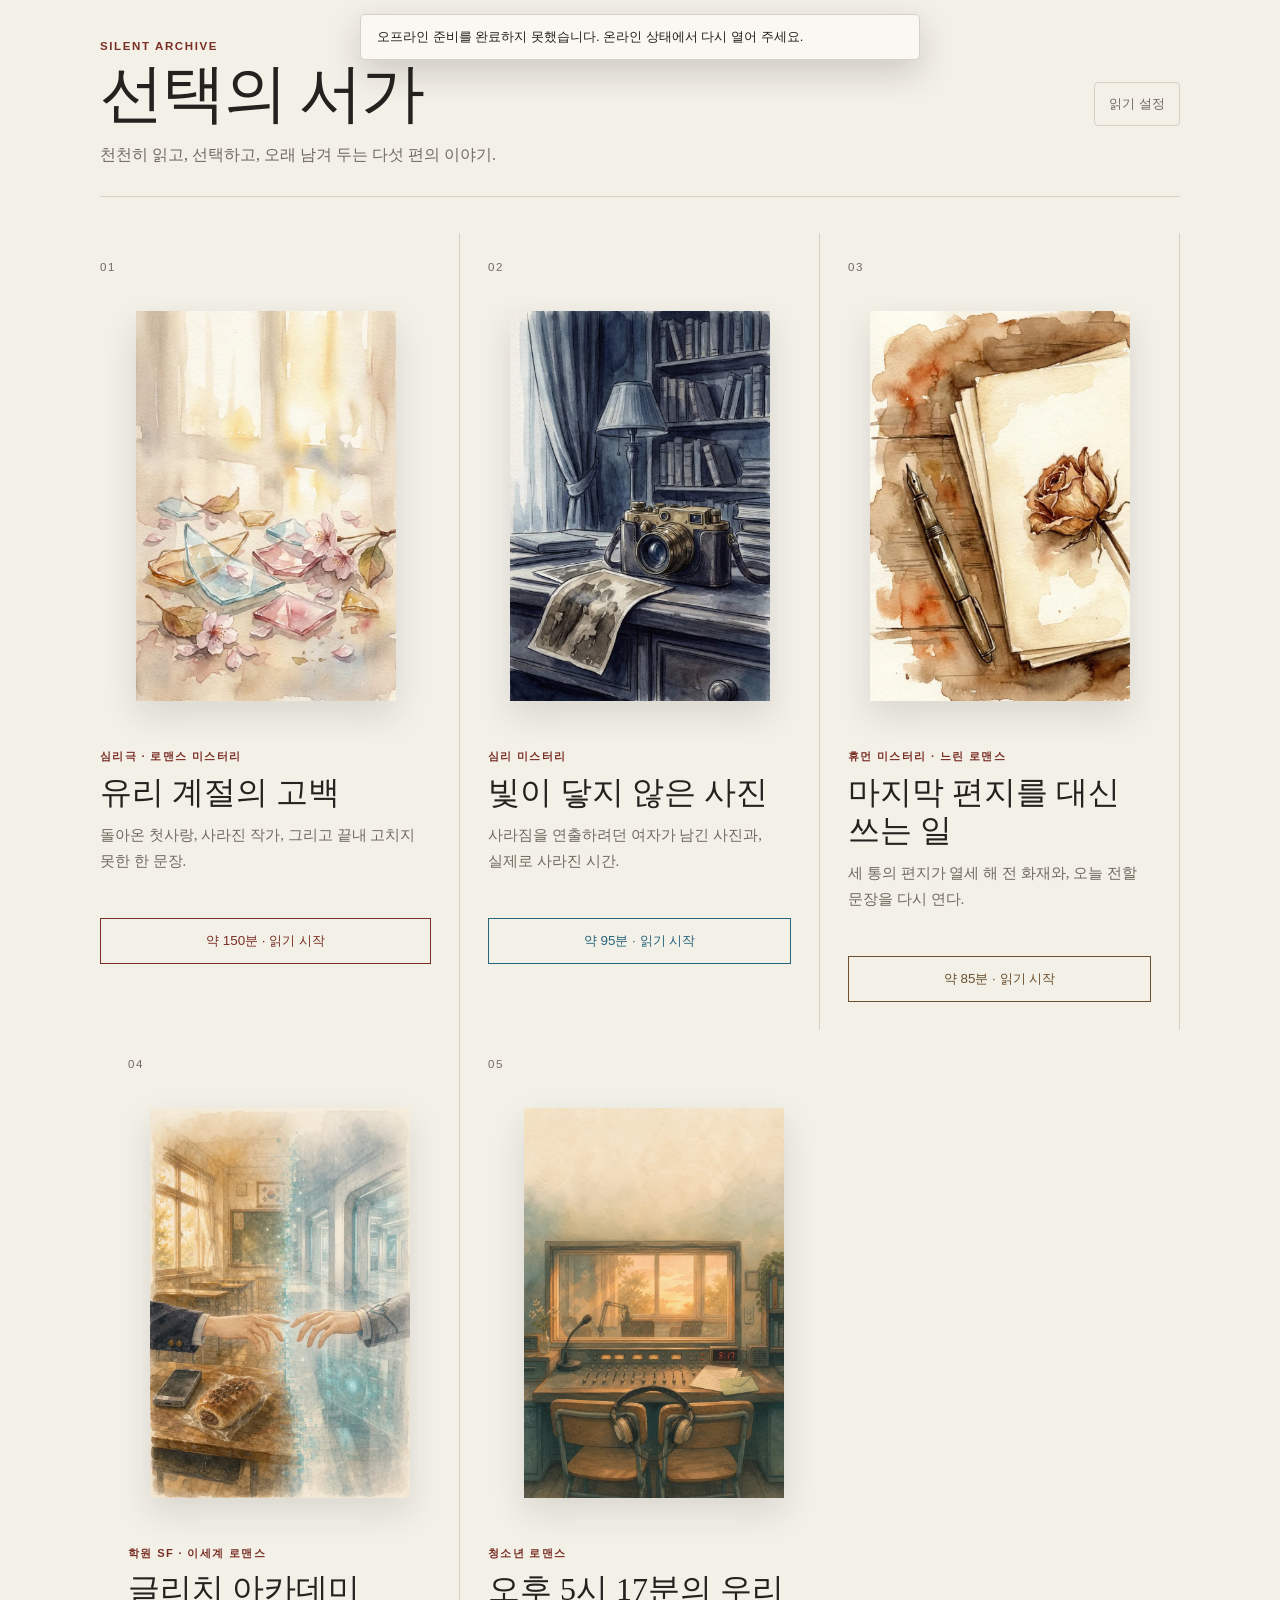
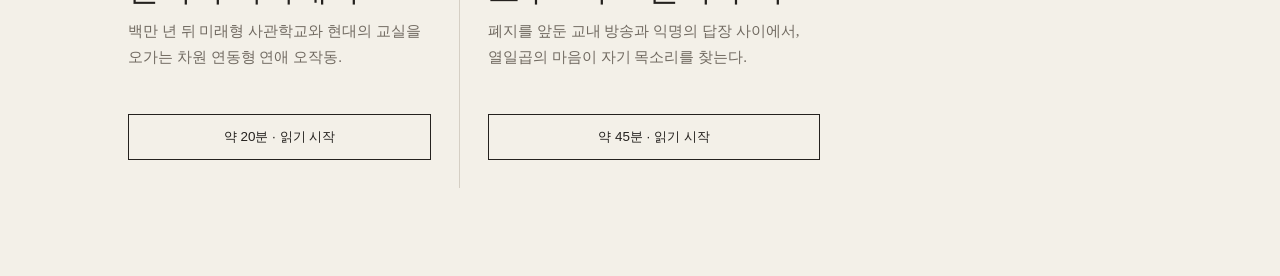
==== commit f12c66dd: "Improve library reading experience" ====
--- a/index.html
+++ b/index.html
@@ -13,6 +13,11 @@
     <meta name="apple-mobile-web-app-title" content="선택의 서가" />
     <link rel="manifest" href="./manifest.webmanifest" />
     <link rel="apple-touch-icon" href="./icons/icon-180.png" />
+    <link rel="apple-touch-startup-image" href="./splash/launch-1290x2796.png" media="(device-width: 430px) and (device-height: 932px) and (-webkit-device-pixel-ratio: 3)" />
+    <link rel="apple-touch-startup-image" href="./splash/launch-1179x2556.png" media="(device-width: 393px) and (device-height: 852px) and (-webkit-device-pixel-ratio: 3)" />
+    <link rel="apple-touch-startup-image" href="./splash/launch-1170x2532.png" media="(device-width: 390px) and (device-height: 844px) and (-webkit-device-pixel-ratio: 3)" />
+    <link rel="apple-touch-startup-image" href="./splash/launch-828x1792.png" media="(device-width: 414px) and (device-height: 896px) and (-webkit-device-pixel-ratio: 2)" />
+    <link rel="apple-touch-startup-image" href="./splash/launch-750x1334.png" media="(device-width: 375px) and (device-height: 667px) and (-webkit-device-pixel-ratio: 2)" />
     <link rel="stylesheet" href="./library.css" />
     <link rel="stylesheet" href="./reader-tools.css" />
     <link rel="stylesheet" href="./design-system.css" />
@@ -49,6 +54,17 @@
         </div>
         <button id="installButton" class="install-button" type="button" hidden>설치</button>
       </header>
+
+      <section id="continueReading" class="continue-reading" aria-labelledby="continueReadingTitle" hidden>
+        <div class="continue-reading-heading">
+          <div>
+            <p class="kicker">RETURN TO STORY</p>
+            <h2 id="continueReadingTitle">이어 읽기</h2>
+          </div>
+          <p id="continueReadingUpdated"></p>
+        </div>
+        <div id="continueReadingCard"></div>
+      </section>
 
       <section class="shelf" aria-label="작품 목록">
         <!-- public-story:glass-season:start -->
@@ -135,6 +151,12 @@
           <p id="storyDialogGenre" class="book-kicker"></p>
           <h2 id="storyDialogTitle"></h2>
           <p id="storyDialogSummary" class="story-dialog-summary"></p>
+          <dl class="story-dialog-facts" aria-label="작품 정보">
+            <div><dt>예상 시간</dt><dd id="storyDialogDuration"></dd></div>
+            <div><dt>장면</dt><dd id="storyDialogScenes"></dd></div>
+            <div><dt>결말</dt><dd id="storyDialogEndings"></dd></div>
+          </dl>
+          <blockquote id="storyDialogExcerpt" class="story-dialog-excerpt"></blockquote>
           <div class="story-dialog-progress" aria-label="독서 상태">
             <span>현재 기록</span><strong id="storyDialogProgress"></strong>
           </div>
@@ -153,6 +175,18 @@
       <button id="closeInstallDialog" type="button">닫기</button>
     </dialog>
 
+    <dialog id="restartDialog" class="restart-dialog" aria-labelledby="restartDialogTitle">
+      <form method="dialog">
+        <p class="kicker">START AGAIN</p>
+        <h2 id="restartDialogTitle">처음부터 읽을까요?</h2>
+        <p>이 작품의 현재 장면과 선택 기록은 지워집니다. 이미 도달한 결말은 서가에 계속 남습니다.</p>
+        <div class="restart-dialog-actions">
+          <button value="cancel">계속 이어 읽기</button>
+          <button class="restart-confirm" value="confirm">기록을 지우고 시작</button>
+        </div>
+      </form>
+    </dialog>
+
     <script src="./catalog.js"></script>
     <script src="./reader-tools.js"></script>
     <script src="./library.js"></script>
--- a/reader-tools.css
+++ b/reader-tools.css
@@ -44,6 +44,48 @@
 .reader-settings-status { margin: 0; color: var(--muted); font: 0.82rem/1.65 Arial, "Noto Sans KR", sans-serif; }
 .reader-settings-status { min-height: 1.4em; color: var(--accent, #7a2f25); }
 
+.reader-intro-dialog {
+  width: min(460px, calc(100% - 32px));
+  padding: 28px;
+  border: 1px solid var(--line);
+  border-radius: 8px;
+  color: var(--ink);
+  background: var(--surface-raised, var(--paper));
+  box-shadow: 0 24px 64px rgba(32, 29, 25, .24);
+}
+.reader-intro-dialog::backdrop { background: rgba(20, 18, 16, .58); backdrop-filter: blur(3px); }
+.reader-intro-dialog h2 { margin: 0 0 16px; font-size: clamp(1.7rem, 6vw, 2.2rem); font-weight: 400; }
+.reader-intro-dialog p:not(.reader-settings-kicker),
+.reader-intro-dialog li { color: var(--muted); font: .9rem/1.75 Arial, "Noto Sans KR", sans-serif; }
+.reader-intro-dialog ul { display: grid; gap: 8px; margin: 18px 0 24px; padding-left: 20px; }
+.reader-intro-dialog button { width: 100%; min-height: 48px; border: 1px solid var(--accent, #7a2f25); border-radius: 4px; color: #fff; background: var(--accent, #7a2f25); cursor: pointer; }
+
+.reader-activity-status,
+.app-status-notice {
+  position: fixed;
+  z-index: 120;
+  left: 50%;
+  width: min(calc(100% - 32px), 560px);
+  border: 1px solid var(--line);
+  border-radius: 5px;
+  color: var(--ink);
+  background: var(--surface-raised, var(--paper));
+  box-shadow: 0 12px 34px rgba(32, 29, 25, .18);
+  font: .82rem/1.5 Arial, "Noto Sans KR", sans-serif;
+  transform: translateX(-50%);
+}
+.reader-activity-status { bottom: max(18px, env(safe-area-inset-bottom)); padding: 12px 16px; text-align: center; animation: reader-status-arrive 180ms ease-out both; }
+.reader-activity-status.is-error { border-color: #9b3d32; color: #8c3028; }
+.reader-activity-status[hidden],
+.app-status-notice[hidden] { display: none; }
+.app-status-notice { top: max(14px, env(safe-area-inset-top)); display: flex; align-items: center; justify-content: space-between; gap: 16px; padding: 12px 14px 12px 16px; }
+.app-status-notice button { min-width: 82px; min-height: 40px; border: 1px solid var(--accent, #7a2f25); border-radius: 4px; color: var(--accent, #7a2f25); background: transparent; cursor: pointer; }
+
+@keyframes reader-status-arrive {
+  from { opacity: 0; transform: translate(-50%, 6px); }
+  to { opacity: 1; transform: translate(-50%, 0); }
+}
+
 .reader-title-lockup { display: grid; grid-template-columns: 72px minmax(0, 1fr); gap: 16px; align-items: start; min-width: 0; }
 .reader-cover { display: block; width: 72px; aspect-ratio: 2 / 3; border: 1px solid var(--line); object-fit: cover; box-shadow: 0 7px 18px rgba(32, 29, 25, .12); }
 .reader-title-lockup h1 { max-width: none; }
@@ -80,6 +122,10 @@
 
 .library-link,
 .icon-button { min-width: 44px; width: 44px; height: 44px; }
+.choice,
+.tab,
+.reader-header button,
+.library-link { touch-action: manipulation; }
 .library-link:focus-visible,
 .reader-settings-button:focus-visible,
 .reader-settings-dialog button:focus-visible,
@@ -94,4 +140,10 @@
   .reader-cover { width: 64px; }
   .reader-data-actions { grid-template-columns: 1fr; }
   .reader-settings-dialog label { grid-template-columns: 1fr; gap: 7px; }
+  .reader-intro-dialog { padding: 24px; }
+  .app-status-notice { align-items: stretch; flex-direction: column; }
 }
+
+@media (prefers-reduced-motion: reduce) {
+  .reader-activity-status { animation: none; }
+}
--- a/design-system.css
+++ b/design-system.css
@@ -53,6 +53,44 @@
   background: transparent;
   cursor: pointer;
 }
+.continue-reading {
+  margin: 38px 0 18px;
+  padding: 28px 0 34px;
+  border-bottom: 1px solid var(--line);
+}
+.continue-reading[hidden] { display: none; }
+.continue-reading-heading {
+  display: flex;
+  align-items: end;
+  justify-content: space-between;
+  gap: 24px;
+  margin-bottom: 20px;
+}
+.continue-reading-heading h2 { margin: 0; font-size: clamp(1.65rem, 4vw, 2.3rem); }
+.continue-reading-heading > p { margin: 0; color: var(--muted); font: .78rem/1.5 var(--utility-font); }
+.continue-card {
+  display: grid;
+  grid-template-columns: 92px minmax(0, 1fr) auto;
+  gap: 24px;
+  align-items: center;
+  padding: 20px;
+  border: 1px solid var(--line);
+  border-radius: 6px;
+  color: inherit;
+  background: var(--surface-raised);
+  text-decoration: none;
+  transition: border-color 160ms ease, transform 160ms ease;
+}
+.continue-card:hover { border-color: var(--accent); transform: translateY(-2px); }
+.continue-card-cover { display: block; width: 92px; aspect-ratio: 2 / 3; object-fit: contain; box-shadow: 0 8px 22px rgba(36, 33, 30, .14); }
+.continue-card-copy { min-width: 0; }
+.continue-card-copy h3 { margin: 0 0 8px; font-size: clamp(1.35rem, 3vw, 1.85rem); font-weight: 400; }
+.continue-card-location,
+.continue-card-choice { margin: 0; color: var(--muted); font: .84rem/1.6 var(--utility-font); }
+.continue-card-choice { overflow: hidden; margin-top: 6px; text-overflow: ellipsis; white-space: nowrap; }
+.continue-card-progress { width: min(320px, 100%); height: 3px; margin-top: 15px; overflow: hidden; background: var(--line); }
+.continue-card-progress span { display: block; height: 100%; background: var(--accent); }
+.continue-card-action { padding-bottom: 4px; border-bottom: 1px solid currentColor; color: var(--accent); font: 700 .82rem var(--utility-font); white-space: nowrap; }
 .shelf {
   grid-template-columns: repeat(3, minmax(0, 1fr));
   gap: 0;
@@ -107,6 +145,7 @@
   color: var(--ink);
   background: var(--surface);
   box-shadow: 0 24px 64px rgba(36, 33, 30, .24);
+  overflow: auto;
 }
 .story-dialog::backdrop { background: rgba(31, 29, 26, .62); }
 .story-dialog-sheet {
@@ -140,6 +179,13 @@
 .story-dialog-copy { align-self: center; }
 .story-dialog-copy h2 { margin-bottom: 16px; font-size: clamp(2rem, 4vw, 3rem); line-height: 1.25; }
 .story-dialog-summary { margin-bottom: 28px; color: var(--muted); font-size: 1.05rem; line-height: 1.9; word-break: keep-all; }
+.story-dialog-facts { display: grid; grid-template-columns: repeat(3, minmax(0, 1fr)); margin: 0 0 22px; padding: 16px 0; border-top: 1px solid var(--line); border-bottom: 1px solid var(--line); }
+.story-dialog-facts div { display: grid; gap: 5px; padding: 0 12px; border-right: 1px solid var(--line); }
+.story-dialog-facts div:first-child { padding-left: 0; }
+.story-dialog-facts div:last-child { padding-right: 0; border-right: 0; }
+.story-dialog-facts dt { color: var(--muted); font: .72rem var(--utility-font); }
+.story-dialog-facts dd { margin: 0; font: 700 .86rem var(--utility-font); }
+.story-dialog-excerpt { margin: 0 0 22px; padding: 0 0 0 16px; border-left: 2px solid var(--accent); color: var(--muted); font-size: .93rem; line-height: 1.8; word-break: keep-all; }
 .story-dialog-progress {
   display: flex;
   justify-content: space-between;
@@ -166,6 +212,14 @@
 .story-primary-action { color: #fff; background: var(--accent); }
 .story-secondary-action { margin-top: 10px; color: var(--ink); background: transparent; cursor: pointer; }
 
+.restart-dialog { width: min(440px, calc(100% - 32px)); padding: 28px; border: 1px solid var(--line); border-radius: 6px; color: var(--ink); background: var(--surface); box-shadow: 0 24px 64px rgba(36, 33, 30, .24); }
+.restart-dialog::backdrop { background: rgba(31, 29, 26, .62); }
+.restart-dialog h2 { margin-bottom: 14px; }
+.restart-dialog p:not(.kicker) { color: var(--muted); line-height: 1.75; }
+.restart-dialog-actions { display: grid; grid-template-columns: 1fr 1fr; gap: 8px; margin-top: 24px; }
+.restart-dialog-actions button { min-height: 48px; padding: 8px 12px; border: 1px solid var(--line); background: transparent; cursor: pointer; }
+.restart-dialog-actions .restart-confirm { border-color: var(--accent); color: #fff; background: var(--accent); }
+
 /* Reader shell */
 .reader {
   width: min(640px, calc(100% - 40px));
@@ -185,6 +239,18 @@
   background: color-mix(in srgb, var(--paper) 94%, transparent);
   backdrop-filter: blur(10px);
 }
+.novel-header {
+  display: flex;
+  align-items: center;
+  justify-content: space-between;
+  gap: 16px;
+  min-height: 72px;
+  margin-bottom: 28px;
+  border-bottom: 1px solid var(--line);
+}
+.novel-header > a { color: var(--muted); font: 700 .78rem var(--utility-font); text-decoration: none; }
+.novel-header .header-actions { display: flex; }
+.novel-header .header-actions > button { min-height: 44px; padding: 0 10px; border: 0; color: var(--muted); background: transparent; font: 700 .75rem var(--utility-font); cursor: pointer; }
 .reader-title-lockup {
   display: block;
   min-width: 0;
@@ -388,6 +454,9 @@
   .library-header { align-items: flex-start; }
   .library-header h1 { font-size: 2.15rem; }
   .library-intro { font-size: .92rem; }
+  .continue-card { grid-template-columns: 76px minmax(0, 1fr); gap: 18px; }
+  .continue-card-cover { width: 76px; }
+  .continue-card-action { grid-column: 2; justify-self: start; }
   .shelf { display: block; margin-top: 12px; }
   .book, .book:first-child, .book:last-child {
     display: grid;
@@ -408,6 +477,7 @@
   .story-dialog-cover { width: min(54vw, 220px); margin: 0 auto 28px; }
   .story-dialog-copy { text-align: center; }
   .story-dialog-summary { font-size: 1rem; }
+  .story-dialog-excerpt { text-align: left; }
   .reader { width: min(100% - 36px, 640px); }
   .reader-header { grid-template-columns: 48px minmax(0, 1fr) auto; }
   .reader-header .header-actions > button { padding: 0 7px; font-size: .7rem; }
@@ -421,6 +491,13 @@
   .library { width: calc(100% - 32px); }
   .library-header { padding-bottom: 22px; }
   .library-intro { display: none; }
+  .continue-reading-heading { align-items: start; flex-direction: column; gap: 8px; }
+  .continue-card { padding: 16px; }
+  .continue-card-choice { white-space: normal; }
+  .story-dialog-facts { grid-template-columns: 1fr; text-align: left; }
+  .story-dialog-facts div { grid-template-columns: 1fr auto; padding: 10px 0; border-right: 0; border-bottom: 1px solid var(--line); }
+  .story-dialog-facts div:last-child { border-bottom: 0; }
+  .restart-dialog-actions { grid-template-columns: 1fr; }
   .book, .book:first-child, .book:last-child { grid-template-columns: 112px minmax(0, 1fr); gap: 16px; }
   .book-kicker { font-size: .62rem; }
   .book h2 { font-size: 1.3rem; }
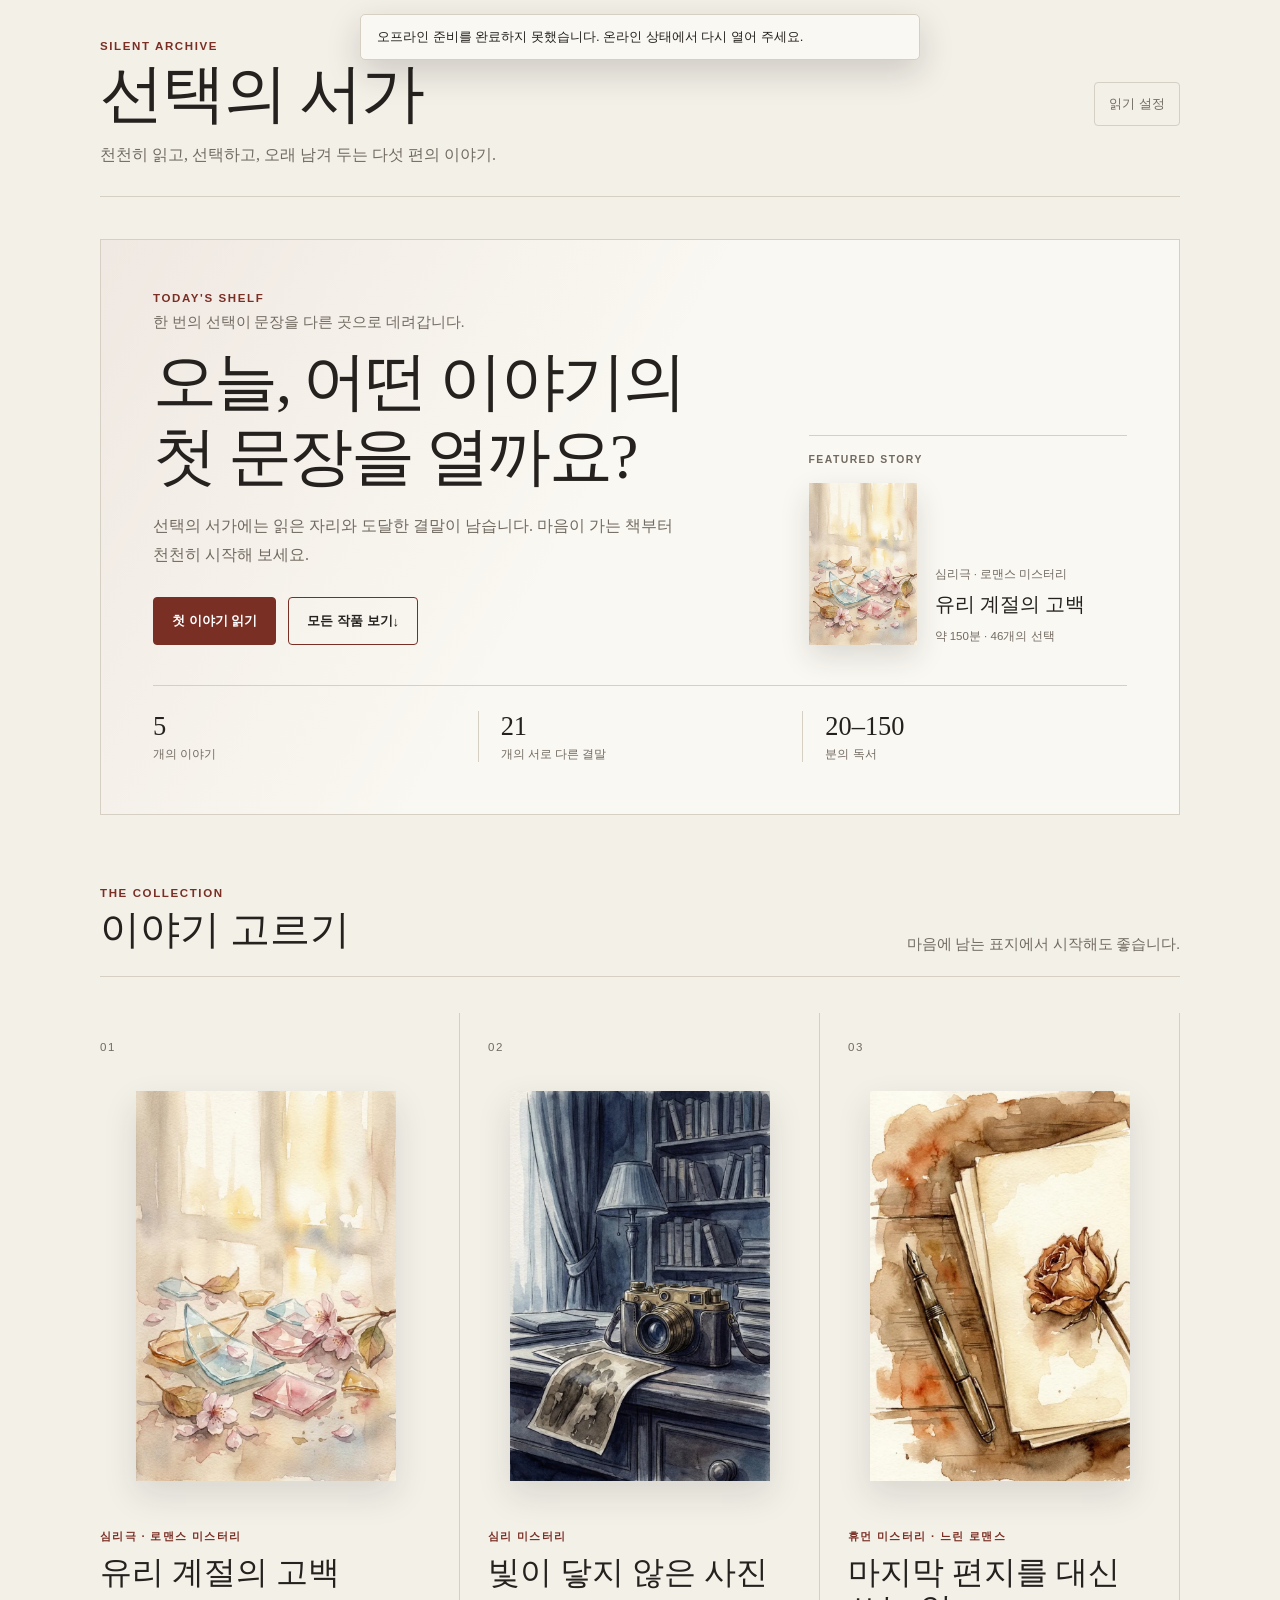
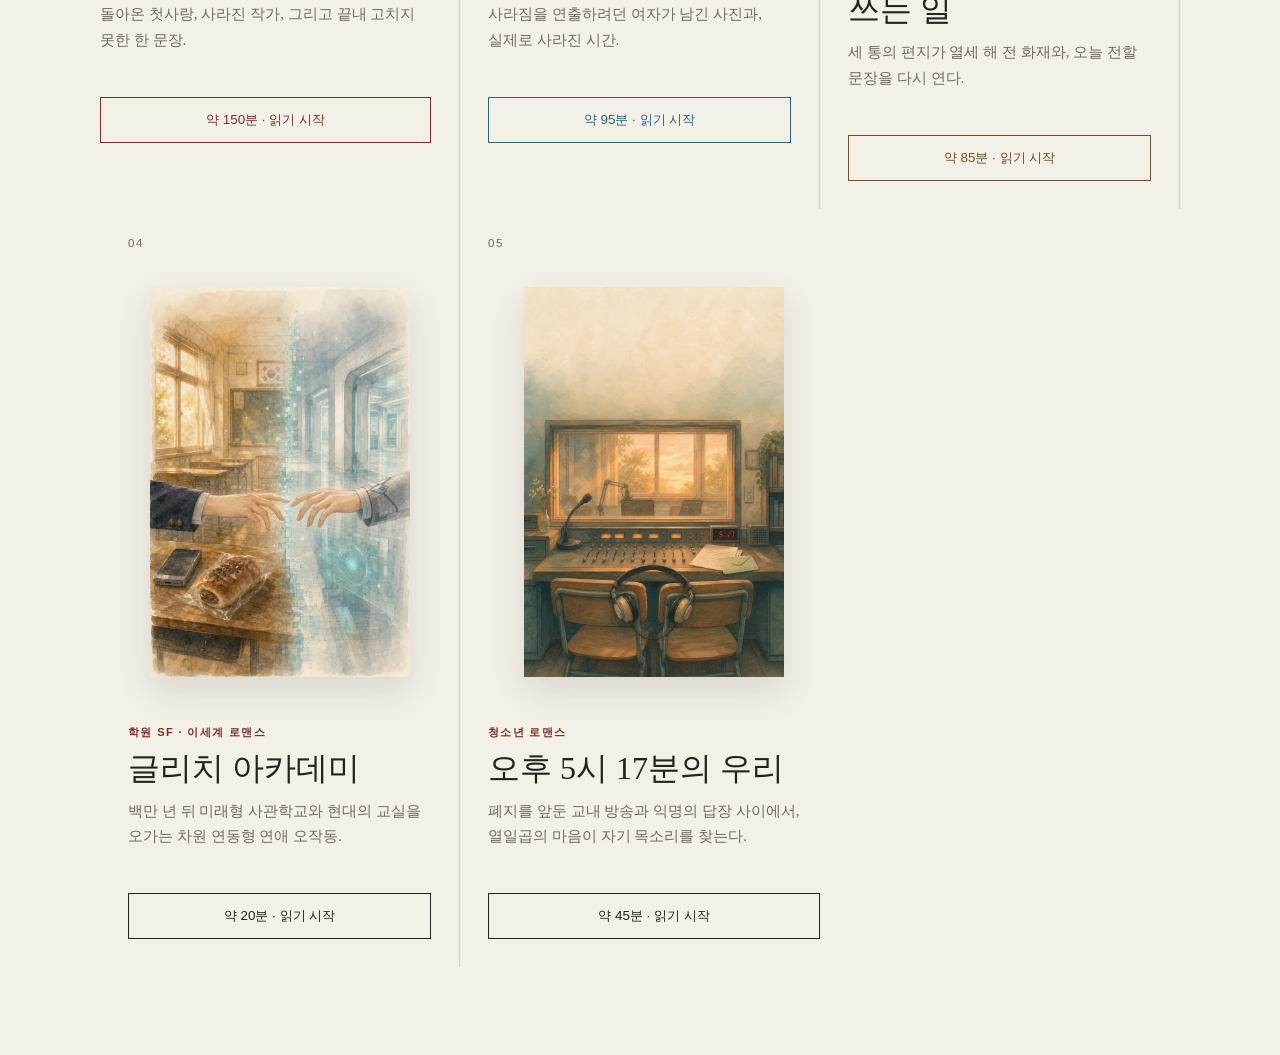
==== commit 4295351b: "Add library home screen" ====
--- a/index.html
+++ b/index.html
@@ -66,7 +66,39 @@
         <div id="continueReadingCard"></div>
       </section>
 
-      <section class="shelf" aria-label="작품 목록">
+      <section class="home-hero" aria-labelledby="homeHeroTitle">
+        <div class="home-hero-copy">
+          <p class="kicker">TODAY'S SHELF</p>
+          <p class="home-eyebrow">한 번의 선택이 문장을 다른 곳으로 데려갑니다.</p>
+          <h2 id="homeHeroTitle">오늘, 어떤 이야기의<br />첫 문장을 열까요?</h2>
+          <p class="home-hero-description">선택의 서가에는 읽은 자리와 도달한 결말이 남습니다. 마음이 가는 책부터 천천히 시작해 보세요.</p>
+          <div class="home-hero-actions">
+            <a id="homeContinue" class="home-primary-action" href="./stories/glass-season/index.html">첫 이야기 읽기</a>
+            <a class="home-secondary-action" href="#collection">모든 작품 보기 <span aria-hidden="true">↓</span></a>
+          </div>
+        </div>
+        <aside class="home-featured" aria-label="오늘의 추천 작품">
+          <p class="home-featured-label">FEATURED STORY</p>
+          <img src="./covers/glass-season-cover.webp" alt="유리 계절의 고백 표지" width="400" height="600" decoding="async" />
+          <div>
+            <p>심리극 · 로맨스 미스터리</p>
+            <h3>유리 계절의 고백</h3>
+            <span id="homeFeaturedMeta">약 150분 · 46개의 선택</span>
+          </div>
+        </aside>
+        <dl class="home-stats" aria-label="서가 안내">
+          <div><dt>5</dt><dd>개의 이야기</dd></div>
+          <div><dt>21</dt><dd>개의 서로 다른 결말</dd></div>
+          <div><dt>20–150</dt><dd>분의 독서</dd></div>
+        </dl>
+      </section>
+
+      <section id="collection" class="collection-section" aria-labelledby="collectionTitle">
+        <div class="collection-heading">
+          <div><p class="kicker">THE COLLECTION</p><h2 id="collectionTitle">이야기 고르기</h2></div>
+          <p>마음에 남는 표지에서 시작해도 좋습니다.</p>
+        </div>
+      <div class="shelf" aria-label="작품 목록">
         <!-- public-story:glass-season:start -->
         <a class="book glass-season" href="./stories/glass-season/index.html" data-book="glass-season">
           <p class="book-number">01</p>
@@ -118,7 +150,6 @@
           <span class="progress" data-story="glitch-academy">읽기 시작</span>
         </a>
         <!-- public-story:glitch-academy:end -->
-
         <!-- public-story:five-seventeen:start -->
         <a class="book five-seventeen" href="./stories/five-seventeen/index.html" data-book="five-seventeen">
           <p class="book-number">05</p>
@@ -131,6 +162,7 @@
           <span class="progress" data-story="five-seventeen">읽기 시작</span>
         </a>
         <!-- public-story:five-seventeen:end -->
+      </div>
       </section>
 
       <section id="endingArchive" class="ending-archive" aria-labelledby="endingArchiveTitle" hidden>
--- a/library.css
+++ b/library.css
@@ -134,6 +134,35 @@
 h2 { margin-bottom: 12px; font-size: clamp(1.55rem, 4vw, 2.35rem); line-height: 1.18; word-break: keep-all; }
 .install-button, .install-dialog button { padding: 9px 13px; border: 1px solid var(--line); border-radius: 0; background: transparent; cursor: pointer; }
 .install-button:hover, .install-dialog button:hover { border-color: #7a2f25; color: #7a2f25; }
+
+/* Home */
+.home-hero { position: relative; display: grid; grid-template-columns: minmax(0, 1.3fr) minmax(230px, .7fr); gap: 40px 64px; margin-top: 42px; padding: 52px; overflow: hidden; border: 1px solid var(--line); background: var(--surface-raised, #faf8f2); }
+.home-hero::before { content: ""; position: absolute; inset: 0; pointer-events: none; background: linear-gradient(120deg, rgba(122, 47, 37, .08), transparent 46%); }
+.home-hero-copy, .home-featured, .home-stats { position: relative; }
+.home-eyebrow { margin: 0 0 12px; color: var(--muted); font-size: .95rem; }
+.home-hero h2 { max-width: 590px; margin-bottom: 18px; font-size: clamp(2.25rem, 5vw, 4.1rem); line-height: 1.16; letter-spacing: -.04em; }
+.home-hero-description { max-width: 520px; margin-bottom: 28px; color: var(--muted); line-height: 1.8; word-break: keep-all; }
+.home-hero-actions { display: flex; flex-wrap: wrap; gap: 12px; }
+.home-primary-action, .home-secondary-action { display: inline-flex; min-height: 48px; align-items: center; justify-content: center; padding: 0 18px; border: 1px solid var(--accent, #7a2f25); border-radius: 4px; font: 700 .82rem var(--utility-font, Arial, sans-serif); text-decoration: none; }
+.home-primary-action { color: #fff; background: var(--accent, #7a2f25); }
+.home-secondary-action { color: var(--ink); }
+.home-featured { display: grid; grid-template-columns: 108px minmax(0, 1fr); gap: 18px; align-self: end; padding: 18px 0 0; border-top: 1px solid var(--line); }
+.home-featured-label { grid-column: 1 / -1; margin: 0; color: var(--muted); font: 700 .65rem var(--utility-font, Arial, sans-serif); letter-spacing: .14em; }
+.home-featured img { width: 108px; height: auto; box-shadow: 0 12px 28px rgba(36, 33, 30, .14); }
+.home-featured div { align-self: end; }
+.home-featured div p, .home-featured span { color: var(--muted); font: .72rem/1.55 var(--utility-font, Arial, sans-serif); }
+.home-featured div p { margin-bottom: 7px; }
+.home-featured h3 { margin: 0 0 8px; font-size: 1.25rem; font-weight: 400; word-break: keep-all; }
+.home-stats { grid-column: 1 / -1; display: grid; grid-template-columns: repeat(3, 1fr); margin: 0; padding-top: 25px; border-top: 1px solid var(--line); }
+.home-stats div { padding: 0 22px; border-left: 1px solid var(--line); }
+.home-stats div:first-child { padding-left: 0; border-left: 0; }
+.home-stats dt { font-size: 1.65rem; }
+.home-stats dd { margin: 5px 0 0; color: var(--muted); font: .72rem var(--utility-font, Arial, sans-serif); }
+.collection-section { margin-top: 72px; }
+.collection-heading { display: flex; align-items: end; justify-content: space-between; gap: 24px; padding-bottom: 22px; border-bottom: 1px solid var(--line); }
+.collection-heading .kicker { margin-bottom: 7px; }
+.collection-heading h2 { margin: 0; font-size: clamp(1.8rem, 4vw, 2.5rem); }
+.collection-heading > p { margin: 0; color: var(--muted); font-size: .92rem; }
 
 .shelf { display: grid; gap: 0; margin-top: 28px; border-top: 1px solid var(--line); }
 .book { display: grid; grid-template-columns: 42px 104px minmax(0, 1fr) auto; gap: 22px; align-items: center; padding: 24px 8px; border-bottom: 1px solid var(--line); color: inherit; text-decoration: none; }
@@ -173,6 +202,15 @@
   .progress { grid-column: 3; grid-row: 2; justify-self: start; margin-top: 4px; }
   .book-summary { font-size: .96rem; }
   .ending-archive-list { grid-template-columns: 1fr; }
+  .home-hero { grid-template-columns: 1fr; gap: 30px; margin-top: 28px; padding: 30px 24px; }
+  .home-hero h2 { font-size: 2.15rem; }
+  .home-featured { max-width: 360px; }
+  .home-stats { gap: 14px; }
+  .home-stats div { padding: 0 0 0 14px; }
+  .home-stats dt { font-size: 1.3rem; }
+  .home-stats dd { font-size: .63rem; }
+  .collection-section { margin-top: 52px; }
+  .collection-heading { align-items: flex-start; flex-direction: column; gap: 10px; }
 }
 
 @media (prefers-reduced-motion: reduce) {
--- a/design-system.css
+++ b/design-system.css
@@ -82,7 +82,7 @@
   transition: border-color 160ms ease, transform 160ms ease;
 }
 .continue-card:hover { border-color: var(--accent); transform: translateY(-2px); }
-.continue-card-cover { display: block; width: 92px; aspect-ratio: 2 / 3; object-fit: contain; box-shadow: 0 8px 22px rgba(36, 33, 30, .14); }
+.continue-card-cover { display: block; width: 92px; height: auto; aspect-ratio: 2 / 3; object-fit: contain; box-shadow: 0 8px 22px rgba(36, 33, 30, .14); }
 .continue-card-copy { min-width: 0; }
 .continue-card-copy h3 { margin: 0 0 8px; font-size: clamp(1.35rem, 3vw, 1.85rem); font-weight: 400; }
 .continue-card-location,
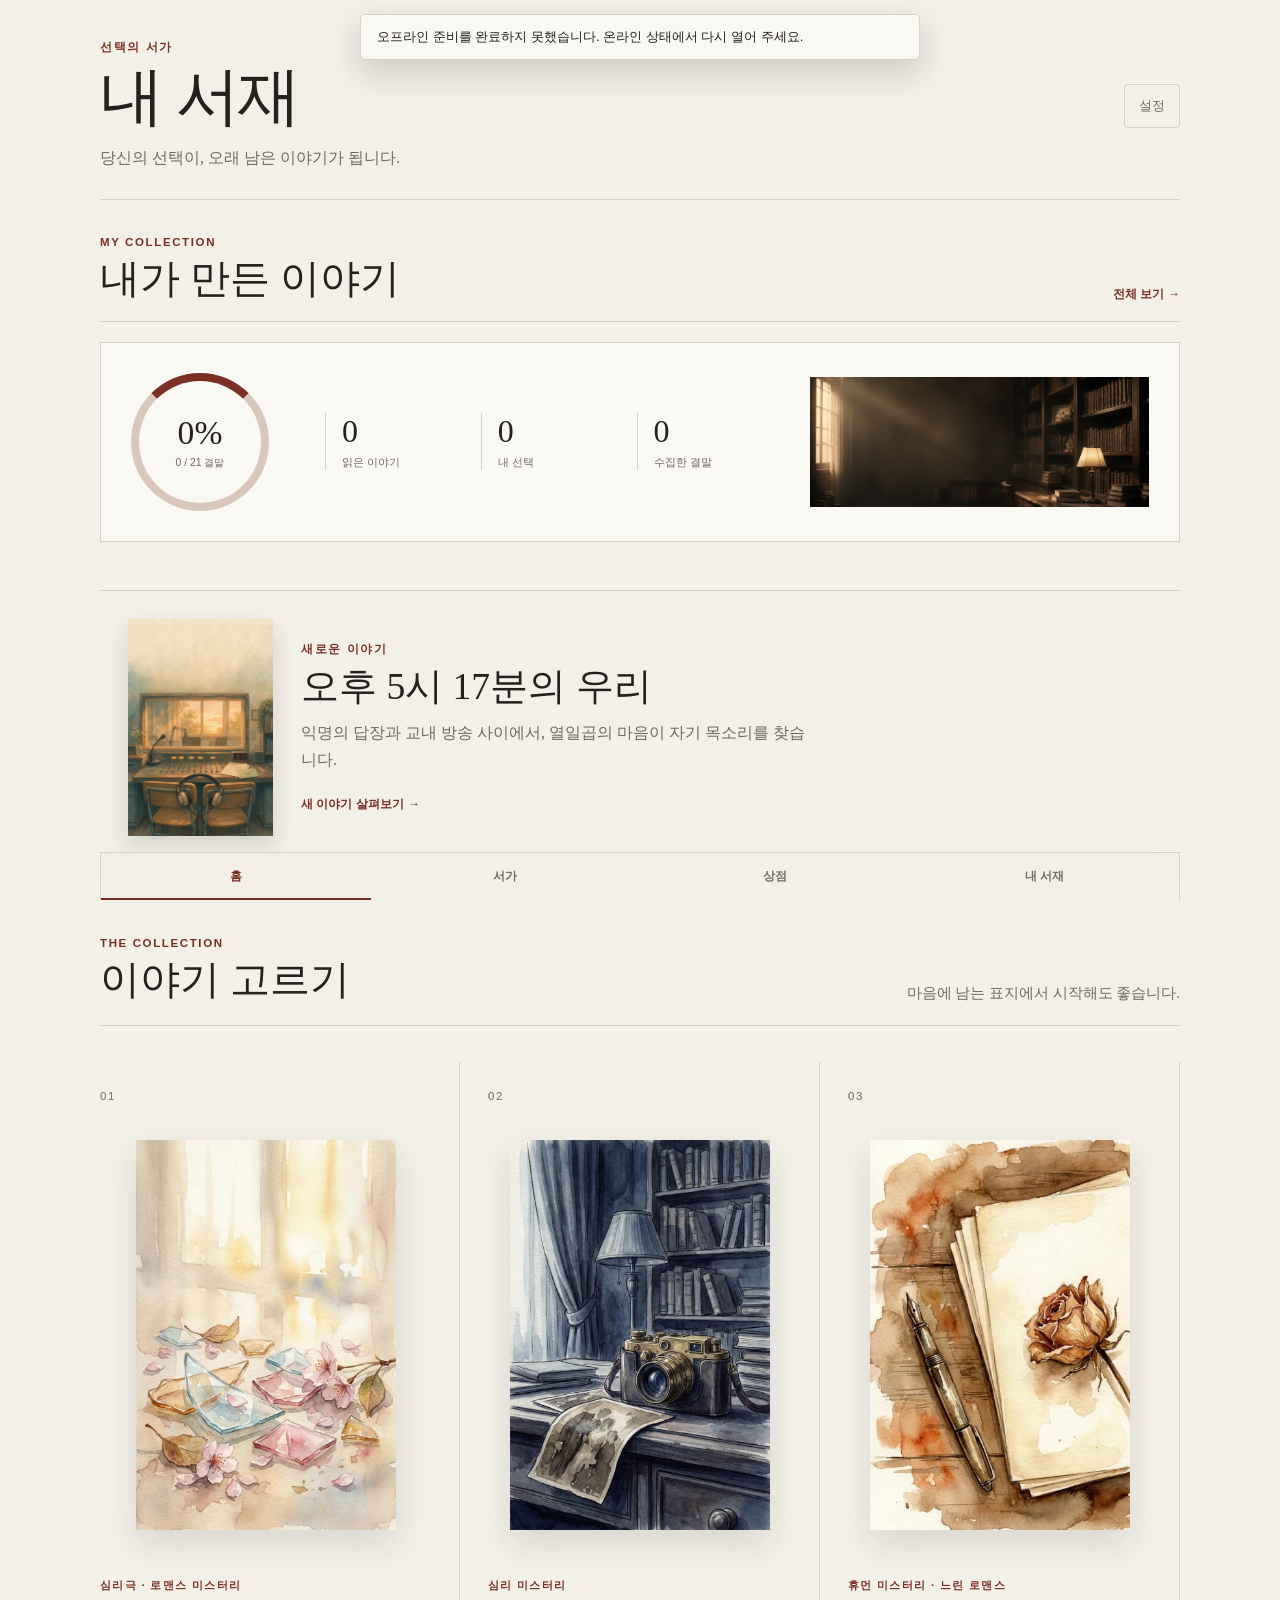
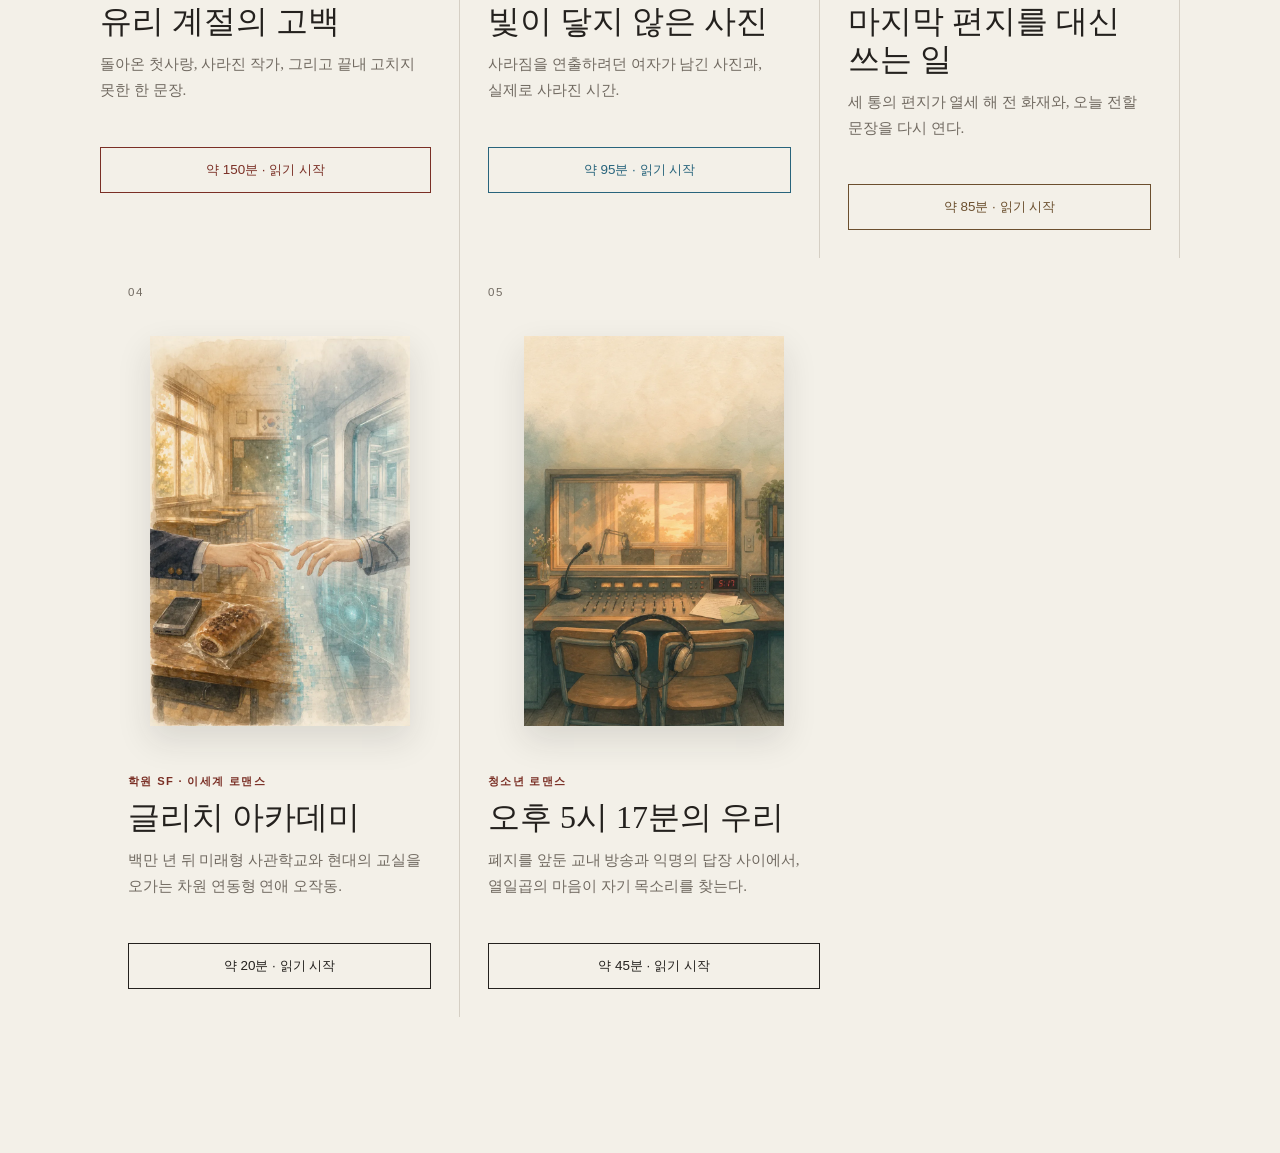
==== commit 98b55392: "Build personal library home" ====
--- a/index.html
+++ b/index.html
@@ -48,12 +48,28 @@
     <main class="library">
       <header class="library-header">
         <div>
-          <p class="kicker">SILENT ARCHIVE</p>
-          <h1>선택의 서가</h1>
-          <p class="library-intro">천천히 읽고, 선택하고, 오래 남겨 두는 다섯 편의 이야기.</p>
+          <p class="kicker">선택의 서가</p>
+          <h1>내 서재</h1>
+          <p class="library-intro">당신의 선택이, 오래 남은 이야기가 됩니다.</p>
         </div>
         <button id="installButton" class="install-button" type="button" hidden>설치</button>
       </header>
+
+      <section class="library-dashboard" aria-labelledby="dashboardTitle">
+        <div class="dashboard-heading">
+          <div><p class="kicker">MY COLLECTION</p><h2 id="dashboardTitle">내가 만든 이야기</h2></div>
+          <a href="#collection">전체 보기 <span aria-hidden="true">→</span></a>
+        </div>
+        <div class="collection-progress">
+          <div class="collection-ring"><strong id="collectionPercent">0%</strong><span id="collectionCount">0 / 21 결말</span></div>
+          <dl>
+            <div><dt id="readStoriesCount">0</dt><dd>읽은 이야기</dd></div>
+            <div><dt id="chosenCount">0</dt><dd>내 선택</dd></div>
+            <div><dt id="endingCount">0</dt><dd>수집한 결말</dd></div>
+          </dl>
+          <img src="./art/home-library-hero.png" alt="책이 쌓인 조용한 서재" width="768" height="432" />
+        </div>
+      </section>
 
       <section id="continueReading" class="continue-reading" aria-labelledby="continueReadingTitle" hidden>
         <div class="continue-reading-heading">
@@ -66,31 +82,14 @@
         <div id="continueReadingCard"></div>
       </section>
 
-      <section class="home-hero" aria-labelledby="homeHeroTitle">
-        <div class="home-hero-copy">
-          <p class="kicker">TODAY'S SHELF</p>
-          <p class="home-eyebrow">한 번의 선택이 문장을 다른 곳으로 데려갑니다.</p>
-          <h2 id="homeHeroTitle">오늘, 어떤 이야기의<br />첫 문장을 열까요?</h2>
-          <p class="home-hero-description">선택의 서가에는 읽은 자리와 도달한 결말이 남습니다. 마음이 가는 책부터 천천히 시작해 보세요.</p>
-          <div class="home-hero-actions">
-            <a id="homeContinue" class="home-primary-action" href="./stories/glass-season/index.html">첫 이야기 읽기</a>
-            <a class="home-secondary-action" href="#collection">모든 작품 보기 <span aria-hidden="true">↓</span></a>
-          </div>
-        </div>
-        <aside class="home-featured" aria-label="오늘의 추천 작품">
-          <p class="home-featured-label">FEATURED STORY</p>
-          <img src="./covers/glass-season-cover.webp" alt="유리 계절의 고백 표지" width="400" height="600" decoding="async" />
-          <div>
-            <p>심리극 · 로맨스 미스터리</p>
-            <h3>유리 계절의 고백</h3>
-            <span id="homeFeaturedMeta">약 150분 · 46개의 선택</span>
-          </div>
-        </aside>
-        <dl class="home-stats" aria-label="서가 안내">
-          <div><dt>5</dt><dd>개의 이야기</dd></div>
-          <div><dt>21</dt><dd>개의 서로 다른 결말</dd></div>
-          <div><dt>20–150</dt><dd>분의 독서</dd></div>
-        </dl>
+      <section id="newStory" class="new-story" aria-labelledby="newStoryTitle">
+        <img src="./covers/five-seventeen-cover.webp" alt="오후 5시 17분의 우리 표지" width="400" height="600" loading="lazy" decoding="async" />
+        <div>
+          <p class="kicker">새로운 이야기</p>
+          <h2 id="newStoryTitle">오후 5시 17분의 우리</h2>
+          <p>익명의 답장과 교내 방송 사이에서, 열일곱의 마음이 자기 목소리를 찾습니다.</p>
+          <a href="./stories/five-seventeen/index.html">새 이야기 살펴보기 <span aria-hidden="true">→</span></a>
+        </div>
       </section>
 
       <section id="collection" class="collection-section" aria-labelledby="collectionTitle">
@@ -174,6 +173,13 @@
         <div id="endingArchiveList" class="ending-archive-list"></div>
       </section>
     </main>
+
+    <nav class="app-nav" aria-label="주요 메뉴">
+      <a class="is-active" href="#dashboardTitle">홈</a>
+      <a href="#collection">서가</a>
+      <a href="#newStory">상점</a>
+      <a href="#dashboardTitle">내 서재</a>
+    </nav>
 
     <dialog id="storyDialog" class="story-dialog" aria-labelledby="storyDialogTitle">
       <form method="dialog" class="story-dialog-sheet">
--- a/library.css
+++ b/library.css
@@ -135,29 +135,60 @@
 .install-button, .install-dialog button { padding: 9px 13px; border: 1px solid var(--line); border-radius: 0; background: transparent; cursor: pointer; }
 .install-button:hover, .install-dialog button:hover { border-color: #7a2f25; color: #7a2f25; }
 
+/* Personal library home */
+.library-dashboard { margin-top: 36px; }
+.dashboard-heading { display: flex; align-items: end; justify-content: space-between; gap: 24px; padding-bottom: 18px; border-bottom: 1px solid var(--line); }
+.dashboard-heading .kicker { margin-bottom: 7px; }
+.dashboard-heading h2 { margin: 0; font-size: clamp(1.8rem, 4vw, 2.5rem); }
+.dashboard-heading > a, .new-story a { color: var(--accent, #7a2f25); font: 700 .78rem var(--utility-font, Arial, sans-serif); text-decoration: none; }
+.collection-progress { display: grid; grid-template-columns: 160px minmax(0, 1fr) minmax(160px, .75fr); gap: 34px; align-items: center; margin-top: 20px; padding: 30px; border: 1px solid var(--line); background: var(--surface-raised, #faf8f2); }
+.collection-ring { display: grid; width: 138px; height: 138px; place-content: center; border: 8px solid #d8c7ba; border-top-color: var(--accent, #7a2f25); border-radius: 50%; text-align: center; }
+.collection-ring strong { font-size: 2.1rem; font-weight: 400; }
+.collection-ring span { margin-top: 4px; color: var(--muted); font: .65rem var(--utility-font, Arial, sans-serif); white-space: nowrap; }
+.collection-progress dl { display: grid; grid-template-columns: repeat(3, 1fr); gap: 16px; margin: 0; }
+.collection-progress dl div { padding-left: 16px; border-left: 1px solid var(--line); }
+.collection-progress dt { font-size: 2rem; }
+.collection-progress dd { margin: 5px 0 0; color: var(--muted); font: .7rem var(--utility-font, Arial, sans-serif); }
+.collection-progress img { width: 100%; height: 130px; object-fit: cover; object-position: 72% center; filter: sepia(.25) saturate(.75); }
+.new-story { display: grid; grid-template-columns: 145px minmax(0, 1fr); gap: 28px; align-items: center; margin-top: 48px; padding: 28px; border-top: 1px solid var(--line); border-bottom: 1px solid var(--line); }
+.new-story img { width: 145px; height: auto; box-shadow: 0 10px 22px rgba(36, 33, 30, .15); }
+.new-story .kicker { margin-bottom: 8px; }
+.new-story h2 { margin-bottom: 10px; }
+.new-story p:not(.kicker) { max-width: 510px; margin-bottom: 20px; color: var(--muted); line-height: 1.7; }
+.app-nav { position: sticky; bottom: 0; z-index: 30; display: flex; width: min(1080px, calc(100% - 40px)); margin: 0 auto; border: 1px solid var(--line); border-bottom: 0; background: color-mix(in srgb, var(--surface, #f3f0e8) 94%, transparent); backdrop-filter: blur(12px); }
+.app-nav a { flex: 1; padding: 16px 8px; color: var(--muted); font: 700 .73rem var(--utility-font, Arial, sans-serif); text-align: center; text-decoration: none; }
+.app-nav a.is-active { color: var(--accent, #7a2f25); box-shadow: inset 0 -2px var(--accent, #7a2f25); }
+
 /* Home */
-.home-hero { position: relative; display: grid; grid-template-columns: minmax(0, 1.3fr) minmax(230px, .7fr); gap: 40px 64px; margin-top: 42px; padding: 52px; overflow: hidden; border: 1px solid var(--line); background: var(--surface-raised, #faf8f2); }
-.home-hero::before { content: ""; position: absolute; inset: 0; pointer-events: none; background: linear-gradient(120deg, rgba(122, 47, 37, .08), transparent 46%); }
+.home-hero { position: relative; display: grid; grid-template-columns: minmax(0, 1.3fr) minmax(230px, .7fr); gap: 40px 64px; margin-top: 42px; padding: 52px; overflow: hidden; border: 1px solid var(--line); background: #302419 url("./art/home-library-hero.png") center / cover no-repeat; }
+.home-hero::before { content: ""; position: absolute; inset: 0; pointer-events: none; background: linear-gradient(90deg, rgba(24, 18, 12, .8) 0%, rgba(24, 18, 12, .6) 48%, rgba(24, 18, 12, .25) 100%); }
 .home-hero-copy, .home-featured, .home-stats { position: relative; }
-.home-eyebrow { margin: 0 0 12px; color: var(--muted); font-size: .95rem; }
-.home-hero h2 { max-width: 590px; margin-bottom: 18px; font-size: clamp(2.25rem, 5vw, 4.1rem); line-height: 1.16; letter-spacing: -.04em; }
-.home-hero-description { max-width: 520px; margin-bottom: 28px; color: var(--muted); line-height: 1.8; word-break: keep-all; }
+.home-hero .kicker { color: #edc9af; }
+.home-eyebrow { margin: 0 0 12px; color: rgba(250, 248, 242, .72); font-size: .95rem; }
+.home-hero h2 { max-width: 590px; margin-bottom: 18px; color: #fffaf0; font-size: clamp(2.25rem, 5vw, 4.1rem); line-height: 1.16; letter-spacing: -.04em; }
+.home-hero-description { max-width: 520px; margin-bottom: 24px; color: rgba(250, 248, 242, .78); line-height: 1.8; word-break: keep-all; }
+.library-door { display: grid; width: min(100%, 360px); gap: 7px; margin-bottom: 18px; padding: 19px 20px; border: 1px solid rgba(255, 250, 240, .7); color: #fffaf0; background: rgba(25, 18, 12, .46); box-shadow: 0 12px 28px rgba(0, 0, 0, .2); text-decoration: none; transition: transform 180ms ease, background 180ms ease; }
+.library-door:hover { transform: translateY(-3px); background: rgba(122, 47, 37, .7); }
+.library-door-kicker { color: #edc9af; font: 700 .64rem var(--utility-font, Arial, sans-serif); letter-spacing: .15em; }
+.library-door strong { font-size: 1.5rem; font-weight: 400; line-height: 1.28; }
+.library-door-copy { color: rgba(255, 250, 240, .76); font: .72rem var(--utility-font, Arial, sans-serif); }
+.library-door-copy b { float: right; font-size: 1rem; font-weight: 400; }
 .home-hero-actions { display: flex; flex-wrap: wrap; gap: 12px; }
 .home-primary-action, .home-secondary-action { display: inline-flex; min-height: 48px; align-items: center; justify-content: center; padding: 0 18px; border: 1px solid var(--accent, #7a2f25); border-radius: 4px; font: 700 .82rem var(--utility-font, Arial, sans-serif); text-decoration: none; }
 .home-primary-action { color: #fff; background: var(--accent, #7a2f25); }
-.home-secondary-action { color: var(--ink); }
-.home-featured { display: grid; grid-template-columns: 108px minmax(0, 1fr); gap: 18px; align-self: end; padding: 18px 0 0; border-top: 1px solid var(--line); }
+.home-secondary-action { border-color: rgba(255, 250, 240, .65); color: #fffaf0; background: rgba(25, 18, 12, .35); }
+.home-featured { display: grid; grid-template-columns: 108px minmax(0, 1fr); gap: 18px; align-self: end; padding: 18px; background: rgba(250, 248, 242, .93); box-shadow: 0 12px 28px rgba(0, 0, 0, .16); }
 .home-featured-label { grid-column: 1 / -1; margin: 0; color: var(--muted); font: 700 .65rem var(--utility-font, Arial, sans-serif); letter-spacing: .14em; }
 .home-featured img { width: 108px; height: auto; box-shadow: 0 12px 28px rgba(36, 33, 30, .14); }
 .home-featured div { align-self: end; }
 .home-featured div p, .home-featured span { color: var(--muted); font: .72rem/1.55 var(--utility-font, Arial, sans-serif); }
 .home-featured div p { margin-bottom: 7px; }
 .home-featured h3 { margin: 0 0 8px; font-size: 1.25rem; font-weight: 400; word-break: keep-all; }
-.home-stats { grid-column: 1 / -1; display: grid; grid-template-columns: repeat(3, 1fr); margin: 0; padding-top: 25px; border-top: 1px solid var(--line); }
-.home-stats div { padding: 0 22px; border-left: 1px solid var(--line); }
+.home-stats { grid-column: 1 / -1; display: grid; grid-template-columns: repeat(3, 1fr); margin: 0; padding-top: 25px; border-top: 1px solid rgba(255, 250, 240, .36); color: #fffaf0; }
+.home-stats div { padding: 0 22px; border-left: 1px solid rgba(255, 250, 240, .36); }
 .home-stats div:first-child { padding-left: 0; border-left: 0; }
 .home-stats dt { font-size: 1.65rem; }
-.home-stats dd { margin: 5px 0 0; color: var(--muted); font: .72rem var(--utility-font, Arial, sans-serif); }
+.home-stats dd { margin: 5px 0 0; color: rgba(255, 250, 240, .7); font: .72rem var(--utility-font, Arial, sans-serif); }
 .collection-section { margin-top: 72px; }
 .collection-heading { display: flex; align-items: end; justify-content: space-between; gap: 24px; padding-bottom: 22px; border-bottom: 1px solid var(--line); }
 .collection-heading .kicker { margin-bottom: 7px; }
@@ -211,6 +242,18 @@
   .home-stats dd { font-size: .63rem; }
   .collection-section { margin-top: 52px; }
   .collection-heading { align-items: flex-start; flex-direction: column; gap: 10px; }
+  .dashboard-heading { align-items: flex-start; flex-direction: column; gap: 10px; }
+  .collection-progress { grid-template-columns: 1fr; gap: 22px; padding: 24px; }
+  .collection-ring { width: 116px; height: 116px; }
+  .collection-progress dl { width: 100%; }
+  .collection-progress dl div { padding-left: 10px; }
+  .collection-progress dt { font-size: 1.55rem; }
+  .collection-progress img { height: 110px; }
+  .new-story { grid-template-columns: 96px minmax(0, 1fr); gap: 18px; padding: 22px 0; }
+  .new-story img { width: 96px; }
+  .new-story h2 { font-size: 1.35rem; }
+  .new-story p:not(.kicker) { font-size: .9rem; }
+  .app-nav { width: 100%; }
 }
 
 @media (prefers-reduced-motion: reduce) {
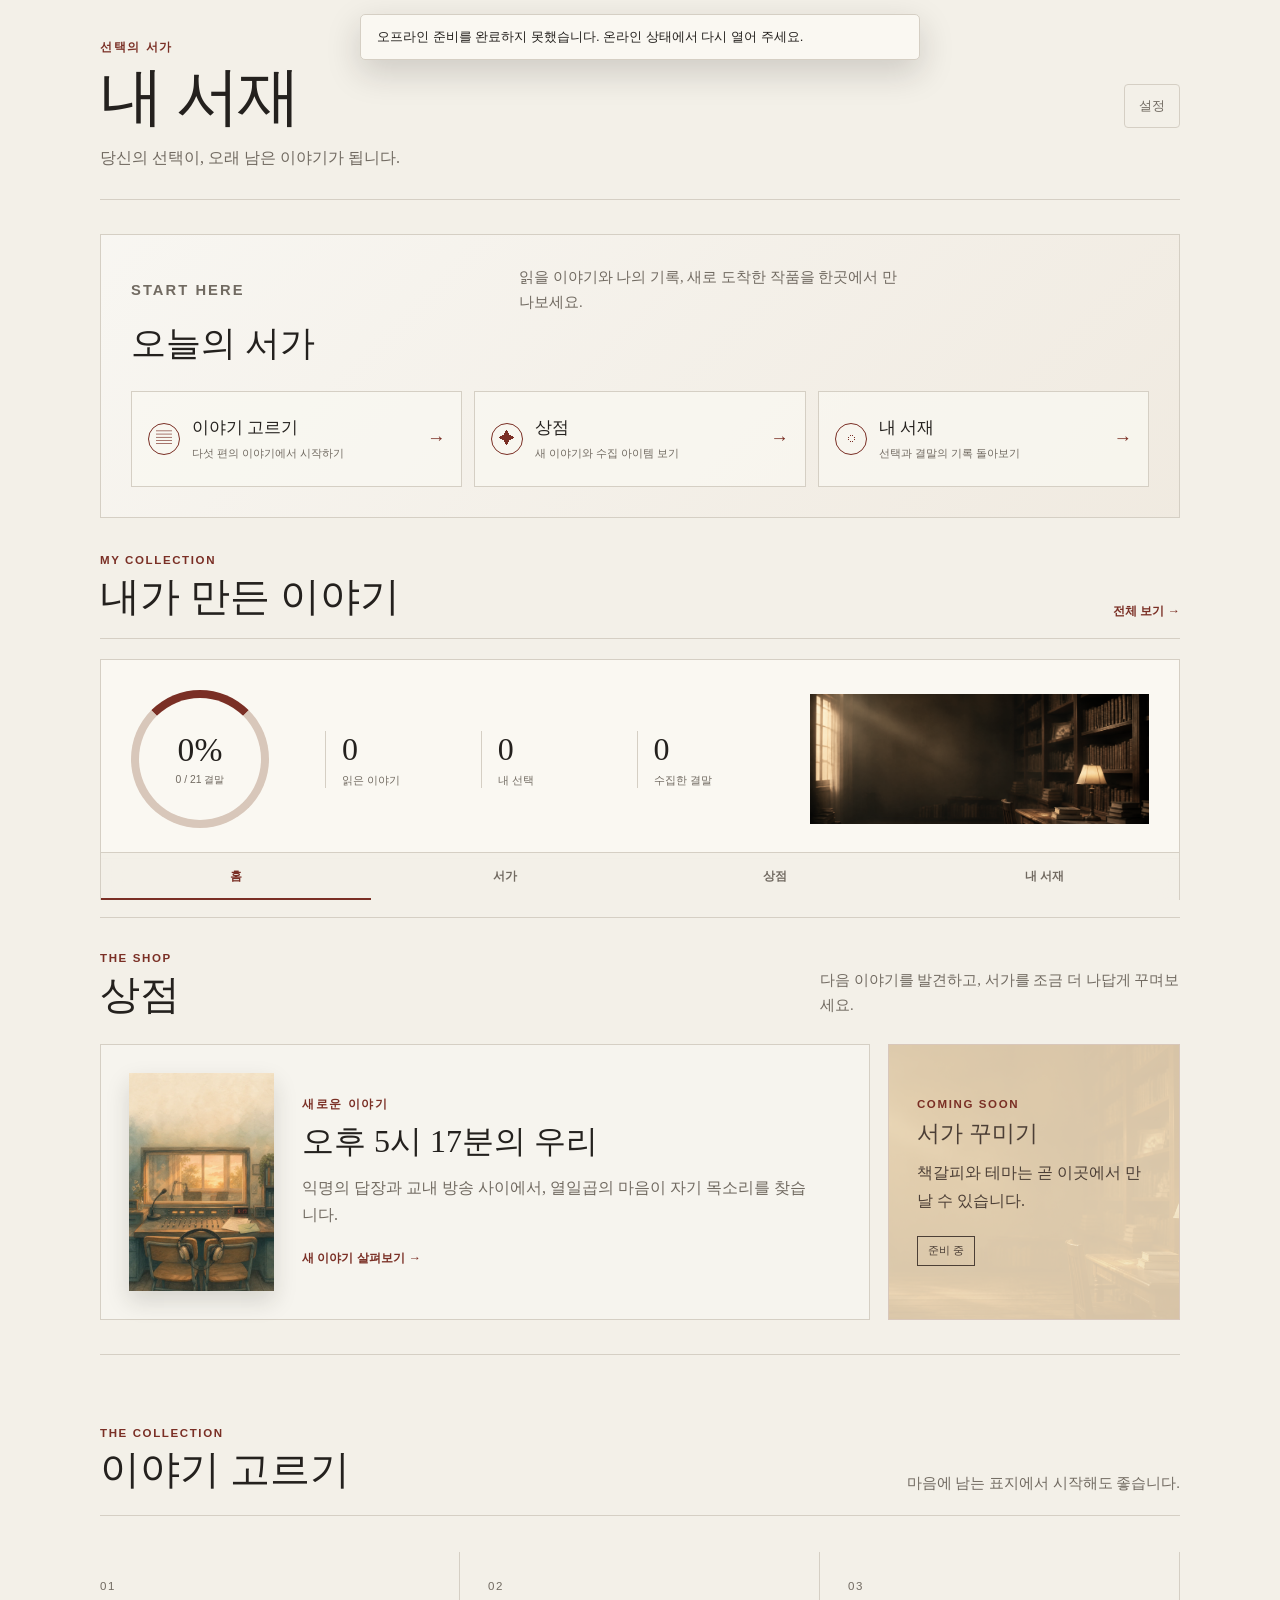
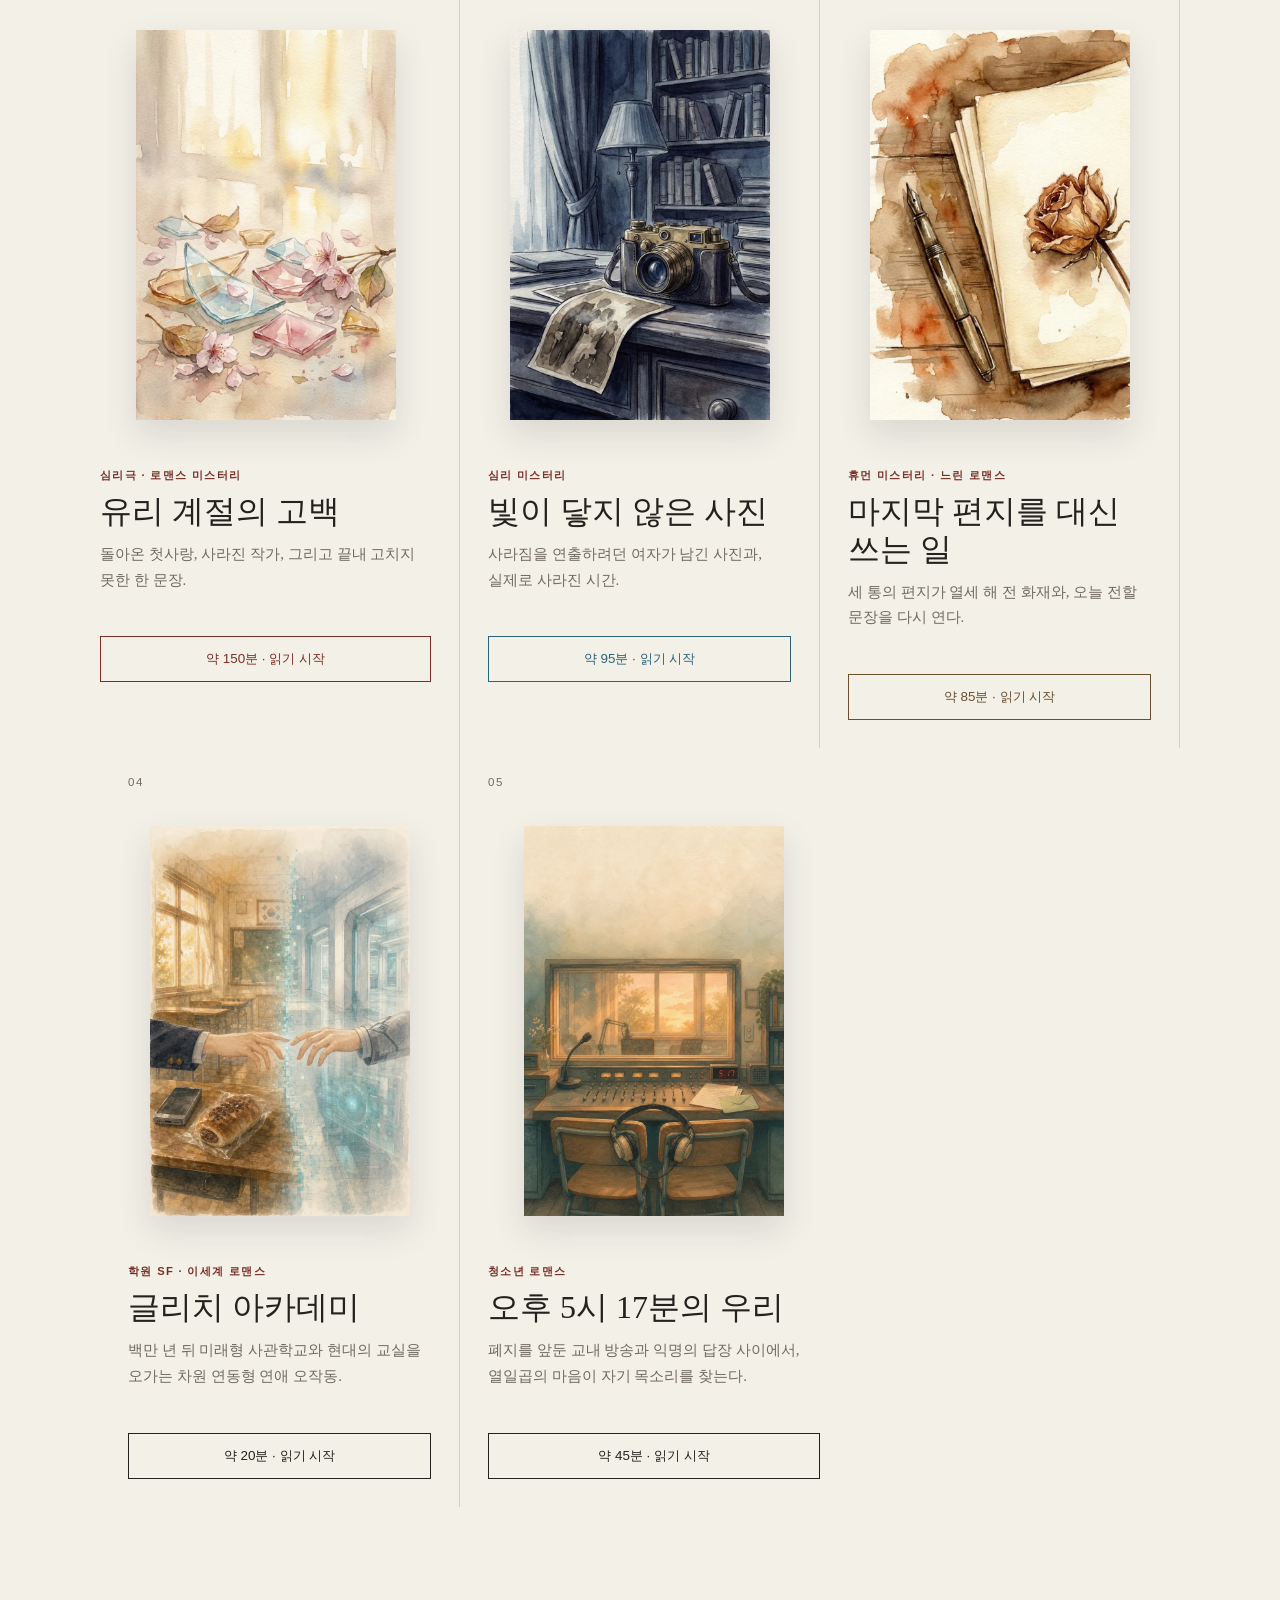
==== commit 5bb75cde: "Add shop navigation and assets" ====
--- a/index.html
+++ b/index.html
@@ -45,7 +45,7 @@
       </div>
     </div>
 
-    <main class="library">
+    <main id="home" class="library">
       <header class="library-header">
         <div>
           <p class="kicker">선택의 서가</p>
@@ -54,6 +54,31 @@
         </div>
         <button id="installButton" class="install-button" type="button" hidden>설치</button>
       </header>
+
+      <section class="home-shortcuts" aria-labelledby="homeShortcutsTitle">
+        <div class="home-shortcuts-heading">
+          <p class="kicker">START HERE</p>
+          <h2 id="homeShortcutsTitle">오늘의 서가</h2>
+          <p>읽을 이야기와 나의 기록, 새로 도착한 작품을 한곳에서 만나보세요.</p>
+        </div>
+        <div class="home-shortcuts-grid">
+          <a class="home-shortcut home-shortcut-stories" href="#collection" data-nav-target="collection">
+            <span class="home-shortcut-icon" aria-hidden="true">▤</span>
+            <span class="home-shortcut-copy"><strong>이야기 고르기</strong><small>다섯 편의 이야기에서 시작하기</small></span>
+            <span class="home-shortcut-arrow" aria-hidden="true">→</span>
+          </a>
+          <a class="home-shortcut home-shortcut-shop" href="#shop" data-nav-target="shop">
+            <span class="home-shortcut-icon" aria-hidden="true">✦</span>
+            <span class="home-shortcut-copy"><strong>상점</strong><small>새 이야기와 수집 아이템 보기</small></span>
+            <span class="home-shortcut-arrow" aria-hidden="true">→</span>
+          </a>
+          <a class="home-shortcut home-shortcut-library" href="#dashboardTitle" data-nav-target="dashboardTitle">
+            <span class="home-shortcut-icon" aria-hidden="true">◌</span>
+            <span class="home-shortcut-copy"><strong>내 서재</strong><small>선택과 결말의 기록 돌아보기</small></span>
+            <span class="home-shortcut-arrow" aria-hidden="true">→</span>
+          </a>
+        </div>
+      </section>
 
       <section class="library-dashboard" aria-labelledby="dashboardTitle">
         <div class="dashboard-heading">
@@ -82,13 +107,27 @@
         <div id="continueReadingCard"></div>
       </section>
 
-      <section id="newStory" class="new-story" aria-labelledby="newStoryTitle">
-        <img src="./covers/five-seventeen-cover.webp" alt="오후 5시 17분의 우리 표지" width="400" height="600" loading="lazy" decoding="async" />
-        <div>
-          <p class="kicker">새로운 이야기</p>
-          <h2 id="newStoryTitle">오후 5시 17분의 우리</h2>
-          <p>익명의 답장과 교내 방송 사이에서, 열일곱의 마음이 자기 목소리를 찾습니다.</p>
-          <a href="./stories/five-seventeen/index.html">새 이야기 살펴보기 <span aria-hidden="true">→</span></a>
+      <section id="shop" class="shop-section" aria-labelledby="shopTitle">
+        <div class="shop-heading">
+          <div><p class="kicker">THE SHOP</p><h2 id="shopTitle">상점</h2></div>
+          <p>다음 이야기를 발견하고, 서가를 조금 더 나답게 꾸며보세요.</p>
+        </div>
+        <div class="shop-grid">
+          <article id="newStory" class="new-story" aria-labelledby="newStoryTitle">
+            <img src="./covers/five-seventeen-cover.webp" alt="오후 5시 17분의 우리 표지" width="400" height="600" loading="lazy" decoding="async" />
+            <div>
+              <p class="kicker">새로운 이야기</p>
+              <h3 id="newStoryTitle">오후 5시 17분의 우리</h3>
+              <p>익명의 답장과 교내 방송 사이에서, 열일곱의 마음이 자기 목소리를 찾습니다.</p>
+              <a href="./stories/five-seventeen/index.html">새 이야기 살펴보기 <span aria-hidden="true">→</span></a>
+            </div>
+          </article>
+          <aside class="shop-coming-soon" aria-label="준비 중인 상점 아이템">
+            <p class="kicker">COMING SOON</p>
+            <h3>서가 꾸미기</h3>
+            <p>책갈피와 테마는 곧 이곳에서 만날 수 있습니다.</p>
+            <span>준비 중</span>
+          </aside>
         </div>
       </section>
 
@@ -175,9 +214,9 @@
     </main>
 
     <nav class="app-nav" aria-label="주요 메뉴">
-      <a class="is-active" href="#dashboardTitle">홈</a>
+      <a class="is-active" href="#home">홈</a>
       <a href="#collection">서가</a>
-      <a href="#newStory">상점</a>
+      <a href="#shop">상점</a>
       <a href="#dashboardTitle">내 서재</a>
     </nav>
 
--- a/library.css
+++ b/library.css
@@ -134,6 +134,22 @@
 h2 { margin-bottom: 12px; font-size: clamp(1.55rem, 4vw, 2.35rem); line-height: 1.18; word-break: keep-all; }
 .install-button, .install-dialog button { padding: 9px 13px; border: 1px solid var(--line); border-radius: 0; background: transparent; cursor: pointer; }
 .install-button:hover, .install-dialog button:hover { border-color: #7a2f25; color: #7a2f25; }
+
+/* Main home shortcuts */
+.home-shortcuts { margin-top: 34px; padding: 30px; border: 1px solid var(--line); background: linear-gradient(135deg, rgba(255,255,255,.42), rgba(235,224,211,.36)); }
+.home-shortcuts-heading { display: grid; grid-template-columns: minmax(190px, .8fr) minmax(0, 1.4fr); gap: 8px 28px; align-items: end; }
+.home-shortcuts-heading .kicker { grid-column: 1; margin: 0; }
+.home-shortcuts-heading h2 { grid-column: 1; margin: 0; font-size: clamp(1.65rem, 3vw, 2.2rem); }
+.home-shortcuts-heading > p { grid-column: 2; grid-row: 1 / span 2; align-self: center; max-width: 390px; margin: 0; color: var(--muted); font-size: .92rem; line-height: 1.7; }
+.home-shortcuts-grid { display: grid; grid-template-columns: repeat(3, minmax(0, 1fr)); gap: 12px; margin-top: 26px; }
+.home-shortcut { display: grid; grid-template-columns: auto minmax(0, 1fr) auto; gap: 12px; align-items: center; min-height: 96px; padding: 16px; border: 1px solid var(--line); color: var(--ink); background: rgba(250,248,242,.74); text-decoration: none; transition: transform 180ms ease, background 180ms ease, border-color 180ms ease; }
+.home-shortcut:hover { border-color: var(--accent, #7a2f25); background: #fffaf3; transform: translateY(-3px); }
+.home-shortcut:focus-visible { outline-offset: 3px; }
+.home-shortcut-icon { display: grid; width: 32px; height: 32px; place-items: center; color: var(--accent, #7a2f25); border: 1px solid currentColor; border-radius: 50%; font-size: 1rem; }
+.home-shortcut-copy { display: grid; gap: 6px; min-width: 0; }
+.home-shortcut-copy strong { font-size: 1.05rem; font-weight: 400; word-break: keep-all; }
+.home-shortcut-copy small { color: var(--muted); font: .67rem/1.5 var(--utility-font, Arial, sans-serif); word-break: keep-all; }
+.home-shortcut-arrow { color: var(--accent, #7a2f25); font-size: 1.15rem; }
 
 /* Personal library home */
 .library-dashboard { margin-top: 36px; }
@@ -150,11 +166,21 @@
 .collection-progress dt { font-size: 2rem; }
 .collection-progress dd { margin: 5px 0 0; color: var(--muted); font: .7rem var(--utility-font, Arial, sans-serif); }
 .collection-progress img { width: 100%; height: 130px; object-fit: cover; object-position: 72% center; filter: sepia(.25) saturate(.75); }
-.new-story { display: grid; grid-template-columns: 145px minmax(0, 1fr); gap: 28px; align-items: center; margin-top: 48px; padding: 28px; border-top: 1px solid var(--line); border-bottom: 1px solid var(--line); }
+.shop-section { margin-top: 58px; padding: 34px 0; border-top: 1px solid var(--line); border-bottom: 1px solid var(--line); }
+.shop-heading { display: flex; align-items: end; justify-content: space-between; gap: 24px; }
+.shop-heading .kicker { margin-bottom: 7px; }
+.shop-heading h2 { margin: 0; font-size: clamp(1.8rem, 4vw, 2.5rem); }
+.shop-heading > p { max-width: 360px; margin: 0; color: var(--muted); font-size: .92rem; line-height: 1.7; }
+.shop-grid { display: grid; grid-template-columns: minmax(0, 1.45fr) minmax(190px, .55fr); gap: 18px; margin-top: 26px; }
+.new-story { display: grid; grid-template-columns: 145px minmax(0, 1fr); gap: 28px; align-items: center; padding: 28px; border: 1px solid var(--line); background: rgba(255,255,255,.24); }
 .new-story img { width: 145px; height: auto; box-shadow: 0 10px 22px rgba(36, 33, 30, .15); }
 .new-story .kicker { margin-bottom: 8px; }
-.new-story h2 { margin-bottom: 10px; }
+.new-story h3 { margin: 0 0 10px; font-size: clamp(1.45rem, 3vw, 2rem); font-weight: 400; }
 .new-story p:not(.kicker) { max-width: 510px; margin-bottom: 20px; color: var(--muted); line-height: 1.7; }
+.shop-coming-soon { display: flex; min-height: 100%; flex-direction: column; align-items: flex-start; justify-content: center; padding: 28px; border: 1px solid #d8c7ba; color: #4c3f36; background: #eadfce url("./art/home-library-hero.png") center / cover; background-blend-mode: soft-light; }
+.shop-coming-soon h3 { margin: 0 0 10px; font-size: 1.45rem; font-weight: 400; }
+.shop-coming-soon > p:not(.kicker) { margin: 0; line-height: 1.7; }
+.shop-coming-soon > span { margin-top: 22px; padding: 7px 10px; border: 1px solid currentColor; font: .68rem var(--utility-font, Arial, sans-serif); }
 .app-nav { position: sticky; bottom: 0; z-index: 30; display: flex; width: min(1080px, calc(100% - 40px)); margin: 0 auto; border: 1px solid var(--line); border-bottom: 0; background: color-mix(in srgb, var(--surface, #f3f0e8) 94%, transparent); backdrop-filter: blur(12px); }
 .app-nav a { flex: 1; padding: 16px 8px; color: var(--muted); font: 700 .73rem var(--utility-font, Arial, sans-serif); text-align: center; text-decoration: none; }
 .app-nav a.is-active { color: var(--accent, #7a2f25); box-shadow: inset 0 -2px var(--accent, #7a2f25); }
@@ -242,6 +268,12 @@
   .home-stats dd { font-size: .63rem; }
   .collection-section { margin-top: 52px; }
   .collection-heading { align-items: flex-start; flex-direction: column; gap: 10px; }
+  .home-shortcuts { margin-top: 26px; padding: 24px; }
+  .home-shortcuts-heading { display: block; }
+  .home-shortcuts-heading h2 { margin-top: 7px; }
+  .home-shortcuts-heading > p { margin-top: 12px; }
+  .home-shortcuts-grid { grid-template-columns: 1fr; margin-top: 22px; }
+  .home-shortcut { min-height: 76px; }
   .dashboard-heading { align-items: flex-start; flex-direction: column; gap: 10px; }
   .collection-progress { grid-template-columns: 1fr; gap: 22px; padding: 24px; }
   .collection-ring { width: 116px; height: 116px; }
@@ -249,10 +281,14 @@
   .collection-progress dl div { padding-left: 10px; }
   .collection-progress dt { font-size: 1.55rem; }
   .collection-progress img { height: 110px; }
-  .new-story { grid-template-columns: 96px minmax(0, 1fr); gap: 18px; padding: 22px 0; }
+  .shop-section { margin-top: 46px; padding: 26px 0; }
+  .shop-heading { align-items: flex-start; flex-direction: column; gap: 10px; }
+  .shop-grid { grid-template-columns: 1fr; gap: 14px; margin-top: 20px; }
+  .new-story { grid-template-columns: 96px minmax(0, 1fr); gap: 18px; padding: 22px; }
   .new-story img { width: 96px; }
-  .new-story h2 { font-size: 1.35rem; }
+  .new-story h3 { font-size: 1.35rem; }
   .new-story p:not(.kicker) { font-size: .9rem; }
+  .shop-coming-soon { min-height: 180px; }
   .app-nav { width: 100%; }
 }
 
